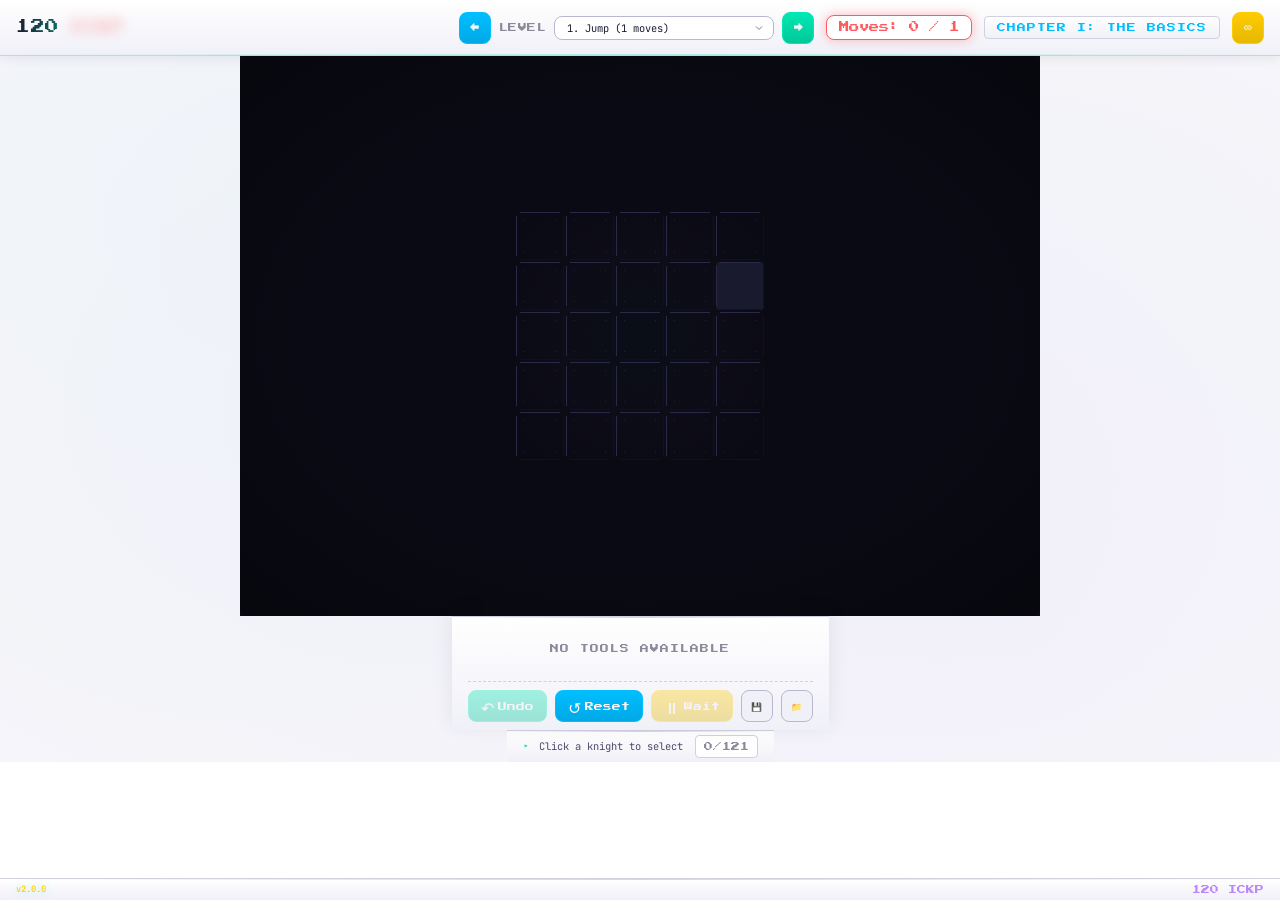
==== index.html @ 50b29e69 "First prototype: 120 ICKP visual overhaul complete" ====
<!DOCTYPE html>
<html lang="en">
<head>
    <meta charset="UTF-8">
    <meta name="viewport" content="width=device-width, initial-scale=1.0">
    <title>120 Increasingly Cursed Knight Puzzles</title>
    <link rel="stylesheet" href="styles.css">
    <link rel="preconnect" href="https://fonts.googleapis.com">
    <link rel="preconnect" href="https://fonts.gstatic.com" crossorigin>
    <link href="https://fonts.googleapis.com/css2?family=Press+Start+2P&family=JetBrains+Mono:wght@400;700&display=swap" rel="stylesheet">
</head>
<body>
    <div id="app">
        <header class="game-header">
            <h1>120 <span class="cursed">ICKP</span></h1>
            <div class="header-controls">
                <div class="level-nav">
                    <button id="prevLevelBtn" class="btn btn-sm btn-secondary" title="Previous Level">←</button>
                    <div class="level-selector">
                        <label for="levelSelect">Level</label>
                        <select id="levelSelect" aria-label="Select level"></select>
                    </div>
                    <button id="nextLevelBtn" class="btn btn-sm btn-primary" title="Next Level">→</button>
                </div>
                <div class="move-counter" id="moveCounter">Moves: 0 / 0</div>
                <div class="chapter-indicator" id="chapterIndicator">Chapter I: The Basics</div>
                <button id="devInfiniteMovesBtn" class="btn btn-sm btn-tertiary" title="Dev: Infinite Moves">∞</button>
            </div>
        </header>

        <main class="game-main">
            <div class="board-container" tabindex="0" aria-label="Game Board">
                <canvas id="gameCanvas" class="game-canvas"></canvas>
                <div class="board-overlay" id="boardOverlay"></div>
                <div class="board-grid-overlay"></div>
            </div>

            <!-- Inventory Bar Below Board -->
            <div class="inventory-bar" id="inventoryBar">
                <div class="inventory-tools" id="inventoryTools"></div>
                <div class="inventory-controls" id="inventoryControls">
                    <button id="undoBtn" class="btn btn-primary" disabled title="Undo (Z)">
                        <span class="btn-icon">↶</span> Undo
                    </button>
                    <button id="resetBtn" class="btn btn-secondary" title="Reset Level (R)">
                        <span class="btn-icon">↺</span> Reset
                    </button>
                    <button id="waitBtn" class="btn btn-tertiary" title="Wait / Pass Turn (Space)">
                        <span class="btn-icon">⏸</span> Wait
                    </button>
                    <button id="exportBtn" class="btn btn-sm" title="Export Save">💾</button>
                    <button id="importBtn" class="btn btn-sm" title="Import Save">📁</button>
                    <input type="file" id="importFile" accept=".json" style="display:none">
                </div>
            </div>

            <div class="status-bar">
                <span id="statusMessage" class="status-message">Click a knight, then click destination</span>
                <span id="progressStats" class="progress-stats">0/120</span>
            </div>
        </main>

        <!-- Modal for level complete -->
        <div id="levelCompleteModal" class="modal hidden">
            <div class="modal-content">
                <h2>Level Complete!</h2>
                <p id="completeMessage"></p>
                <div class="modal-actions">
                    <button id="modalNextLevelBtn" class="btn btn-primary">Next Level</button>
                    <button id="replayLevelBtn" class="btn btn-secondary">Replay</button>
                </div>
            </div>
        </div>

        <!-- Modal for import confirmation -->
        <div id="importModal" class="modal hidden">
            <div class="modal-content">
                <h2>Import Save Data</h2>
                <p>This will replace your current progress. Continue?</p>
                <div class="modal-actions">
                    <button id="confirmImportBtn" class="btn btn-danger">Yes, Import</button>
                    <button id="cancelImportBtn" class="btn btn-secondary">Cancel</button>
                </div>
            </div>
        </div>

        <script type="module" src="game.js"></script>
        <footer class="version-footer">
            <span class="version-number">v2.0.0</span>
            <span>120 ICKP</span>
        </footer>
    </div>
</body>
</html>
---- styles.css ----
/* ==========================================================================
   120 ICKP - Polished Pixel Art Aesthetic
   Modern, fluid, responsive design for mobile & desktop
   ========================================================================== */

/* ==========================================================================
   CSS Custom Properties - The Design System
   ========================================================================== */
:root {
  /* ---- Color Palette ---- */
  /* Dark theme (default) */
  --bg-deep: #0a0a14;
  --bg-base: #0f0f1e;
  --bg-surface: #16162a;
  --bg-surface-hover: #1d1d35;
  --bg-panel: #1a1a33;
  --bg-panel-hover: #222244;
  --bg-elevated: #202040;

  --fg-primary: #f0f0f8;
  --fg-secondary: #b8b8d0;
  --fg-muted: #787898;
  --fg-subtle: #505070;

  --accent-cyan: #00e8b4;
  --accent-cyan-dim: #00c898;
  --accent-cyan-glow: rgba(0, 232, 180, 0.4);
  --accent-amber: #ffcc00;
  --accent-amber-dim: #e6b800;
  --accent-amber-glow: rgba(255, 204, 0, 0.4);
  --accent-coral: #ff5a5f;
  --accent-coral-dim: #e64a4e;
  --accent-coral-glow: rgba(255, 90, 95, 0.4);
  --accent-sky: #00bfff;
  --accent-sky-dim: #00a8e6;
  --accent-sky-glow: rgba(0, 191, 255, 0.4);
  --accent-violet: #bb86fc;
  --accent-violet-dim: #a874e8;
  --accent-violet-glow: rgba(187, 134, 252, 0.4);

  /* Tile colors */
  --tile-normal: #1e1e3a;
  --tile-normal-highlight: #282850;
  --tile-cracked: #3d2a2a;
  --tile-cracked-lines: #2a1a1a;
  --brick-base: #8b3e1f;
  --brick-dark: #5d2814;
  --brick-highlight: #a85028;
  --brick-mortar: #3d2010;
  --metal-base: #5a6a7a;
  --metal-dark: #3d4a58;
  --metal-light: #7a8fa0;
  --metal-rivet: #2a3540;
  --metal-sheen: #8ab4c8;

  --coin-gold: #ffd43b;
  --coin-gold-dim: #e6bf35;
  --coin-glow: #fff0a0;
  --flag-gold: #ffd700;
  --flag-pole: #6b5535;

  --arrow-green: #00ff88;
  --arrow-green-dim: #00cc6a;
  --arrow-blue: #0099ff;
  --arrow-blue-dim: #007acc;
  --arrow-void: #8844ff;

  --portal-red: #ff3366;
  --portal-blue: #3399ff;
  --portal-green: #33ff99;
  --portal-yellow: #ffff33;
  --portal-purple: #cc33ff;
  --portal-orange: #ff9933;

  --knight-white: #ffffff;
  --knight-black: #0d0d1a;
  --knight-red: #ff4444;
  --knight-blue: #4488ff;
  --knight-green: #44ff88;
  --knight-yellow: #ffff44;
  --knight-outline: #000000;
  --knight-outline-white: #333344;

  --selection-cyan: #00e8b4;
  --valid-move: #00ff88;
  --invalid-move: #ff5a5f;
  --path-trace: rgba(0, 232, 180, 0.25);

  --tether-active: #ff66aa;
  --tether-broken: #555577;

  --border-subtle: #2a2a4a;
  --border-bright: #3a3a5a;
  --border-focus: #00e8b4;

  --shadow-soft: rgba(0, 0, 0, 0.3);
  --shadow-medium: rgba(0, 0, 0, 0.5);
  --shadow-strong: rgba(0, 0, 0, 0.7);
  --glow-cyan: 0 0 20px rgba(0, 232, 180, 0.3);
  --glow-amber: 0 0 20px rgba(255, 204, 0, 0.3);
  --glow-coral: 0 0 20px rgba(255, 90, 95, 0.3);

  /* ---- Typography ---- */
  --font-pixel: 'Press Start 2P', cursive;
  --font-mono: 'JetBrains Mono', monospace;
  --font-ui: var(--font-mono);

  --text-xs: 0.55rem;   /* 8.8px */
  --text-sm: 0.65rem;   /* 10.4px */
  --text-base: 0.75rem; /* 12px */
  --text-lg: 0.85rem;   /* 13.6px */
  --text-xl: 1rem;      /* 16px */
  --text-2xl: 1.25rem;  /* 20px */

  /* ---- Spacing ---- */
  --space-1: 4px;
  --space-2: 8px;
  --space-3: 12px;
  --space-4: 16px;
  --space-5: 20px;
  --space-6: 24px;
  --space-8: 32px;

  /* ---- Layout ---- */
  --header-height: 56px;
  --inventory-height: 84px;
  --status-height: 32px;
  --footer-height: 22px;
  --radius-sm: 4px;
  --radius-md: 8px;
  --radius-lg: 12px;
  --radius-full: 9999px;

  /* ---- Animation ---- */
  --transition-fast: 80ms ease;
  --transition-base: 150ms ease;
  --transition-slow: 250ms ease;
  --pulse-duration: 2000ms;

  /* ---- Easing curves ---- */
  --ease-out-cubic: cubic-bezier(0.33, 1, 0.68, 1);
  --ease-out-quart: cubic-bezier(0.25, 1, 0.5, 1);
  --ease-out-expo: cubic-bezier(0.19, 1, 0.22, 1);
  --ease-bounce: cubic-bezier(0.34, 1.56, 0.64, 1);
  --ease-spring: cubic-bezier(0.68, -0.55, 0.265, 1.55);

  /* ---- Visual Effects ---- */
  --vignette-strength: 0.35;
  --glow-intensity: 0.4;
  --focus-ring: 0 0 0 2px var(--accent-cyan-glow);
}

/* Light theme */
@media (prefers-color-scheme: light) {
  :root {
    --bg-deep: #f5f5fa;
    --bg-base: #ffffff;
    --bg-surface: #f0f0f8;
    --bg-surface-hover: #e8e8f0;
    --bg-panel: #ffffff;
    --bg-panel-hover: #f5f5fa;
    --bg-elevated: #fafafa;

    --fg-primary: #1a1a2e;
    --fg-secondary: #4a4a6a;
    --fg-muted: #8a8a9a;
    --fg-subtle: #a8a8b8;

    --tile-normal: #e0e0f0;
    --tile-normal-highlight: #d0d0e8;
    --tile-cracked: #e8d0d0;
    --tile-cracked-lines: #d0b0b0;
    --brick-base: #c86030;
    --brick-dark: #a04820;
    --brick-highlight: #e08050;
    --brick-mortar: #804020;
    --metal-base: #90a0b0;
    --metal-dark: #708090;
    --metal-light: #b0c0d0;
    --metal-rivet: #506070;
    --metal-sheen: #d0e0f0;

    --border-subtle: #d0d0e0;
    --border-bright: #b8b8d0;
    --shadow-soft: rgba(0, 0, 0, 0.08);
    --shadow-medium: rgba(0, 0, 0, 0.15);
    --shadow-strong: rgba(0, 0, 0, 0.25);
  }
}

/* Reduced motion */
@media (prefers-reduced-motion: reduce) {
  :root {
    --transition-fast: 0ms;
    --transition-base: 0ms;
    --transition-slow: 0ms;
    --pulse-duration: 0ms;
  }
  *, *::before, *::after {
    animation-duration: 0.01ms !important;
    animation-iteration-count: 1 !important;
    transition-duration: 0.01ms !important;
  }
}

/* ==========================================================================
   Base & Reset
   ========================================================================== */
*, *::before, *::after {
  box-sizing: border-box;
  margin: 0;
  padding: 0;
}

html {
  font-size: 16px;
  -webkit-text-size-adjust: 100%;
}

body {
  min-height: 100vh;
  min-height: 100dvh;
  font-family: var(--font-ui);
  font-size: var(--text-base);
  line-height: 1.5;
  background: var(--bg-base);
  color: var(--fg-primary);
  -webkit-font-smoothing: antialiased;
  -moz-osx-font-smoothing: grayscale;
  text-rendering: optimizeLegibility;
  overflow-x: hidden;
}

/* ==========================================================================
   Layout - App Shell
   ========================================================================== */
#app {
  display: grid;
  grid-template-rows: var(--header-height) 1fr var(--inventory-height) var(--status-height) var(--footer-height);
  grid-template-columns: 1fr;
  grid-template-areas:
    "header"
    "main"
    "inventory"
    "status"
    "footer";
  height: 100vh;
  height: 100dvh;
  max-width: 100%;
  width: 100%;
  gap: 0;
  contain: layout style;
}

/* ==========================================================================
   Header
   ========================================================================== */
.game-header {
  grid-area: header;
  display: flex;
  align-items: center;
  justify-content: space-between;
  padding: var(--space-2) var(--space-4);
  background: linear-gradient(180deg, var(--bg-panel) 0%, var(--bg-surface) 100%);
  border-bottom: 1px solid var(--border-subtle);
  box-shadow: 0 2px 12px var(--shadow-soft);
  flex-shrink: 0;
  position: relative;
  z-index: 10;
  animation: slideDown var(--transition-slow) var(--ease-out-cubic);
}

.game-header::after {
  content: '';
  position: absolute;
  bottom: 0;
  left: 0;
  right: 0;
  height: 1px;
  background: linear-gradient(90deg, transparent, var(--accent-cyan), transparent);
  opacity: 0.3;
}

.game-header h1 {
  font-family: var(--font-pixel);
  font-size: var(--text-lg);
  font-weight: 400;
  letter-spacing: 0.5px;
  color: var(--fg-primary);
  display: flex;
  align-items: center;
  gap: var(--space-2);
  background: linear-gradient(90deg, var(--fg-primary), var(--accent-cyan), var(--fg-primary));
  background-size: 200% 100%;
  -webkit-background-clip: text;
  -webkit-text-fill-color: transparent;
  background-clip: text;
  animation: titleShimmer 4s ease-in-out infinite;
}

.cursed {
  color: var(--accent-coral);
  text-shadow: 0 0 12px var(--accent-coral-glow);
  animation: cursedFlicker 4s ease-in-out infinite;
  position: relative;
}

.cursed::after {
  content: 'ICKP';
  position: absolute;
  left: 0;
  top: 0;
  color: var(--accent-amber);
  opacity: 0;
  animation: cursedGlitch 0.15s infinite;
  clip-path: polygon(0 0, 100% 0, 100% 30%, 0 30%);
}

@keyframes titleShimmer {
  0% { background-position: 200% 0; }
  100% { background-position: -200% 0; }
}

@keyframes cursedFlicker {
  0%, 92%, 100% { opacity: 1; filter: none; }
  93% { opacity: 0.6; filter: hue-rotate(20deg); }
  94% { opacity: 1; filter: none; }
  95% { opacity: 0.8; filter: hue-rotate(-15deg); }
  96% { opacity: 1; filter: none; }
}

@keyframes cursedGlitch {
  0% { opacity: 0; transform: translateX(0); clip-path: polygon(0 0, 100% 0, 100% 30%, 0 30%); }
  50% { opacity: 1; transform: translateX(-1px); clip-path: polygon(0 40%, 100% 40%, 100% 70%, 0 70%); }
  100% { opacity: 0; transform: translateX(1px); clip-path: polygon(0 60%, 100% 60%, 100% 90%, 0 90%); }
}

.header-controls {
  display: flex;
  align-items: center;
  gap: var(--space-3);
  flex-wrap: wrap;
}

.level-nav {
  display: flex;
  align-items: center;
  gap: var(--space-2);
}

.level-selector {
  display: flex;
  align-items: center;
  gap: var(--space-2);
  position: relative;
}

.level-selector::before {
  content: '';
  position: absolute;
  inset: -4px;
  border-radius: var(--radius-md);
  background: linear-gradient(135deg, var(--accent-cyan), var(--accent-violet));
  opacity: 0;
  transition: opacity var(--transition-fast);
  z-index: -1;
  filter: blur(8px);
}

.level-selector:focus-within::before {
  opacity: 0.15;
}

.level-selector label {
  font-family: var(--font-pixel);
  font-size: var(--text-xs);
  color: var(--fg-muted);
  text-transform: uppercase;
  letter-spacing: 0.5px;
  white-space: nowrap;
}

.level-selector select {
  font-family: var(--font-ui);
  font-size: var(--text-sm);
  padding: var(--space-1) var(--space-3);
  background: var(--bg-base);
  border: 1px solid var(--border-bright);
  border-radius: var(--radius-md);
  color: var(--fg-primary);
  cursor: pointer;
  min-width: 180px;
  max-width: 220px;
  transition: all var(--transition-fast) var(--ease-out-cubic);
  appearance: none;
  background-image: url("data:image/svg+xml,%3Csvg xmlns='http://www.w3.org/2000/svg' width='12' height='12' viewBox='0 0 24 24' fill='none' stroke='%23787898' stroke-width='2'%3E%3Cpath d='M6 9l6 6 6-6'/%3E%3C/svg%3E");
  background-repeat: no-repeat;
  background-position: right var(--space-2) center;
  padding-right: var(--space-5);
}

.level-selector select:hover {
  border-color: var(--border-focus);
  transform: translateY(-1px);
  box-shadow: 0 4px 12px var(--shadow-soft);
}

.level-selector select:focus {
  outline: none;
  border-color: var(--accent-cyan);
  box-shadow: 0 0 0 2px var(--accent-cyan-glow), 0 4px 12px var(--shadow-soft);
}

.btn {
  font-family: var(--font-pixel);
  font-size: var(--text-xs);
  padding: var(--space-1) var(--space-3);
  border: 1px solid var(--border-bright);
  border-radius: var(--radius-md);
  cursor: pointer;
  transition: all var(--transition-fast) var(--ease-out-cubic);
  display: inline-flex;
  align-items: center;
  justify-content: center;
  gap: var(--space-1);
  background: var(--bg-surface);
  color: var(--fg-primary);
  white-space: nowrap;
  min-height: 32px;
  position: relative;
  overflow: hidden;
}

.btn::before {
  content: '';
  position: absolute;
  inset: 0;
  background: linear-gradient(90deg, transparent, rgba(255,255,255,0.1), transparent);
  transform: translateX(-100%);
  transition: transform 0.4s ease;
}

.btn:hover:not(:disabled)::before {
  transform: translateX(100%);
}

.btn:disabled {
  opacity: 0.35;
  cursor: not-allowed;
}

.btn:not(:disabled):hover {
  border-color: var(--border-focus);
  transform: translateY(-2px);
  box-shadow: 0 8px 24px var(--shadow-soft);
}

.btn:not(:disabled):active {
  transform: translateY(0) scale(0.98);
  transition: transform 50ms;
}

.btn-primary {
  background: linear-gradient(180deg, var(--accent-cyan), var(--accent-cyan-dim));
  border-color: var(--accent-cyan);
  color: var(--bg-deep);
  font-weight: 500;
}

.btn-primary:hover:not(:disabled) {
  background: linear-gradient(180deg, var(--accent-cyan-dim), var(--accent-cyan));
  box-shadow: 0 8px 24px var(--accent-cyan-glow);
}

.btn-secondary {
  background: linear-gradient(180deg, var(--accent-sky), var(--accent-sky-dim));
  border-color: var(--accent-sky);
  color: var(--bg-deep);
  font-weight: 500;
}

.btn-secondary:hover:not(:disabled) {
  box-shadow: 0 8px 24px var(--accent-sky-glow);
}

.btn-tertiary {
  background: linear-gradient(180deg, var(--accent-amber), var(--accent-amber-dim));
  border-color: var(--accent-amber);
  color: var(--bg-deep);
  font-weight: 500;
}

.btn-tertiary:hover:not(:disabled) {
  box-shadow: 0 8px 24px var(--accent-amber-glow);
}

.btn-danger {
  background: linear-gradient(180deg, var(--accent-coral), var(--accent-coral-dim));
  border-color: var(--accent-coral);
  color: var(--fg-primary);
  font-weight: 500;
}

.btn-danger:hover:not(:disabled) {
  box-shadow: 0 8px 24px var(--accent-coral-glow);
}

.btn-sm {
  font-size: var(--text-xs);
  padding: var(--space-1) var(--space-2);
  min-width: 32px;
}

.btn-icon {
  font-size: 1rem;
  line-height: 1;
}

.move-counter {
  font-family: var(--font-pixel);
  font-size: var(--text-sm);
  color: var(--accent-amber);
  background: var(--bg-base);
  padding: var(--space-1) var(--space-3);
  border: 1px solid var(--border-bright);
  border-radius: var(--radius-md);
  min-width: 110px;
  text-align: center;
  transition: all var(--transition-base) var(--ease-out-cubic);
  position: relative;
  overflow: hidden;
  animation: slideDown var(--transition-slow) var(--ease-out-cubic);
}

.move-counter::before {
  content: '';
  position: absolute;
  inset: 0;
  background: linear-gradient(90deg, transparent, rgba(255,204,0,0.1), transparent);
  transform: translateX(-100%);
  transition: transform 0.6s ease;
}

.move-counter:hover::before {
  transform: translateX(100%);
}

.move-counter.warning {
  color: var(--accent-coral);
  border-color: var(--accent-coral);
  box-shadow: 0 0 12px var(--accent-coral-glow);
  animation: counterPulse var(--pulse-duration) ease-in-out infinite;
}

.move-counter.changed {
  animation: counterChange 0.3s var(--ease-out-cubic);
}

@keyframes counterChange {
  0% { transform: scale(1); }
  50% { transform: scale(1.1); color: var(--accent-cyan); }
  100% { transform: scale(1); }
}

@keyframes counterPulse {
  0%, 100% { box-shadow: 0 0 12px var(--accent-coral-glow); }
  50% { box-shadow: 0 0 24px var(--accent-coral-glow); }
}

.chapter-indicator {
  font-family: var(--font-pixel);
  font-size: var(--text-xs);
  color: var(--accent-sky);
  text-transform: uppercase;
  letter-spacing: 1px;
  white-space: nowrap;
  padding: var(--space-1) var(--space-3);
  background: linear-gradient(180deg, var(--bg-base) 0%, var(--bg-surface) 100%);
  border: 1px solid var(--border-subtle);
  border-radius: var(--radius-sm);
  transition: all var(--transition-fast);
  position: relative;
  overflow: hidden;
}

.chapter-indicator::before {
  content: '';
  position: absolute;
  inset: 0;
  background: linear-gradient(90deg, transparent, rgba(0,191,255,0.1), transparent);
  transform: translateX(-100%);
  transition: transform 0.6s ease;
  border-radius: var(--radius-sm);
}

.chapter-indicator:hover::before {
  transform: translateX(100%);
}

.chapter-indicator:hover {
  border-color: var(--accent-sky);
  box-shadow: 0 0 16px var(--accent-sky-glow);
  transform: translateY(-1px);
}

/* ==========================================================================
   Main Game Area
   ========================================================================== */
.game-main {
  grid-area: main;
  display: flex;
  flex-direction: column;
  align-items: center;
  justify-content: center;
  flex: 1;
  gap: 0;
  min-height: 0;
  overflow: hidden;
  background: radial-gradient(ellipse at center, var(--bg-surface) 0%, var(--bg-deep) 100%);
  position: relative;
}

.game-main::before {
  content: '';
  position: absolute;
  inset: 0;
  background-image:
    radial-gradient(circle at 20% 20%, rgba(0, 232, 180, 0.02) 0%, transparent 50%),
    radial-gradient(circle at 80% 80%, rgba(187, 134, 252, 0.02) 0%, transparent 50%);
  pointer-events: none;
}

.board-container {
  flex: 1;
  display: flex;
  flex-direction: column;
  align-items: center;
  justify-content: center;
  width: 100%;
  max-width: 100%;
  overflow: hidden;
  position: relative;
  padding: var(--space-3);
}

.board-container::before {
  content: '';
  position: absolute;
  inset: -2px;
  border-radius: var(--radius-lg);
  background: linear-gradient(135deg, var(--accent-cyan), var(--accent-violet), var(--accent-amber));
  opacity: 0;
  transition: opacity var(--transition-base) var(--ease-out-cubic);
  z-index: -1;
  filter: blur(12px);
}

.board-container:focus-within::before,
.board-container:hover::before {
  opacity: 0.2;
}

.board-container:focus-within .game-canvas,
.board-container:hover .game-canvas {
  box-shadow:
    0 0 0 1px var(--border-bright),
    0 12px 40px var(--shadow-strong),
    inset 0 0 80px var(--shadow-strong),
    0 0 30px var(--accent-cyan-glow);
}

.game-canvas {
  display: block;
  image-rendering: pixelated;
  image-rendering: crisp-edges;
  border-radius: var(--radius-md);
  box-shadow:
    0 0 0 1px var(--border-subtle),
    0 8px 32px var(--shadow-medium),
    inset 0 0 60px var(--shadow-strong);
  transition: all var(--transition-base) var(--ease-out-cubic);
}

.board-overlay {
  position: absolute;
  inset: 0;
  pointer-events: none;
  border-radius: var(--radius-md);
}

/* Subtle vignette overlay on canvas */
.board-container::after {
  content: '';
  position: absolute;
  inset: 0;
  border-radius: var(--radius-md);
  background: radial-gradient(ellipse at center, transparent 60%, rgba(0,0,0,var(--vignette-strength)) 100%);
  pointer-events: none;
  z-index: 1;
}

/* Subtle grid pattern for depth */
.board-grid-overlay {
  position: absolute;
  inset: 0;
  border-radius: var(--radius-md);
  background-image:
    linear-gradient(rgba(0, 232, 180, 0.015) 1px, transparent 1px),
    linear-gradient(90deg, rgba(0, 232, 180, 0.015) 1px, transparent 1px);
  background-size: 48px 48px;
  pointer-events: none;
  z-index: 0;
  opacity: 0;
  transition: opacity var(--transition-base);
}

.board-container:focus-within .board-grid-overlay,
.board-container:hover .board-grid-overlay {
  opacity: 1;
}

/* Canvas centering - ensure it's centered in the flex container */
.board-container {
  min-width: 0;
  min-height: 0;
}

/* ==========================================================================
   Inventory Bar
   ========================================================================== */
.inventory-bar {
  grid-area: inventory;
  display: flex;
  flex-direction: column;
  background: linear-gradient(180deg, var(--bg-panel) 0%, var(--bg-surface) 100%);
  border-top: 1px solid var(--border-subtle);
  padding: var(--space-2) var(--space-4);
  gap: var(--space-2);
  flex-shrink: 0;
  box-shadow: 0 -4px 20px var(--shadow-soft);
  position: relative;
  z-index: 5;
  animation: slideUp var(--transition-slow) var(--ease-out-cubic);
}

.inventory-bar::before {
  content: '';
  position: absolute;
  top: 0;
  left: 0;
  right: 0;
  height: 1px;
  background: linear-gradient(90deg, transparent, var(--accent-cyan), transparent);
  opacity: 0.4;
}

.inventory-tools {
  display: flex;
  align-items: center;
  gap: var(--space-2);
  flex-wrap: wrap;
  min-height: 48px;
  justify-content: center;
}

.inventory-controls {
  display: flex;
  align-items: center;
  gap: var(--space-2);
  flex-wrap: wrap;
  padding-top: var(--space-2);
  border-top: 1px dashed var(--border-subtle);
  width: 100%;
  justify-content: center;
}

/* Tool Slots */
.tool-slot {
  display: flex;
  flex-direction: column;
  align-items: center;
  justify-content: center;
  width: 56px;
  height: 56px;
  background: var(--bg-base);
  border: 2px solid var(--border-subtle);
  border-radius: var(--radius-md);
  cursor: pointer;
  transition: all var(--transition-fast) var(--ease-out-cubic);
  position: relative;
  user-select: none;
  contain: layout style paint;
  animation: slideUp var(--transition-base) var(--ease-out-cubic) backwards;
}

.tool-slot:nth-child(1) { animation-delay: 0ms; }
.tool-slot:nth-child(2) { animation-delay: 40ms; }
.tool-slot:nth-child(3) { animation-delay: 80ms; }
.tool-slot:nth-child(4) { animation-delay: 120ms; }
.tool-slot:nth-child(5) { animation-delay: 160ms; }
.tool-slot:nth-child(6) { animation-delay: 200ms; }
.tool-slot:nth-child(7) { animation-delay: 240ms; }
.tool-slot:nth-child(8) { animation-delay: 280ms; }

.tool-slot:hover {
  border-color: var(--border-focus);
  transform: scale(1.1);
  z-index: 2;
  box-shadow: 0 12px 32px var(--shadow-medium);
}

.tool-slot:active:not(.selected) {
  transform: scale(0.95);
}

.tool-slot.selected {
  border-color: var(--accent-cyan);
  box-shadow:
    0 0 0 2px var(--bg-panel),
    0 0 20px var(--accent-cyan-glow),
    0 0 40px var(--accent-violet-glow),
    inset 0 0 20px rgba(0, 232, 180, 0.1);
  background: var(--bg-surface-hover);
  transform: scale(1.05);
  animation: glowPulse 2s ease-in-out infinite;
}

.tool-slot.empty {
  display: none;
}

.tool-icon {
  font-size: 1.6rem;
  line-height: 1;
  pointer-events: none;
  filter: drop-shadow(0 2px 4px var(--shadow-strong));
  transition: transform var(--transition-fast) var(--ease-out-cubic);
}

.tool-slot:hover .tool-icon {
  transform: scale(1.2);
}

.tool-slot.selected .tool-icon {
  animation: float 1.5s ease-in-out infinite;
}

.tool-count {
  font-family: var(--font-pixel);
  font-size: var(--text-xs);
  color: var(--accent-amber);
  position: absolute;
  bottom: 2px;
  right: 4px;
  background: var(--bg-deep);
  padding: 0 5px;
  border-radius: var(--radius-sm);
  border: 1px solid var(--border-bright);
  box-shadow: 0 2px 8px var(--shadow-medium);
  min-width: 18px;
  text-align: center;
  animation: pulse var(--pulse-duration) ease-in-out infinite;
}

.tool-label {
  font-family: var(--font-pixel);
  font-size: 0.45rem;
  color: var(--fg-subtle);
  text-align: center;
  margin-top: 2px;
  pointer-events: none;
  white-space: nowrap;
  max-width: 50px;
  overflow: hidden;
  text-overflow: ellipsis;
}

.inventory-empty {
  display: flex;
  align-items: center;
  justify-content: center;
  width: 100%;
  padding: var(--space-3);
  color: var(--fg-muted);
  font-family: var(--font-pixel);
  font-size: var(--text-xs);
  text-transform: uppercase;
  letter-spacing: 1px;
}

/* Tool type specific colors */
.tool-slot[data-tool="hammer"] .tool-icon { color: #ffcc00; }
.tool-slot[data-tool="arrow_up"] .tool-icon,
.tool-slot[data-tool="arrow_right"] .tool-icon,
.tool-slot[data-tool="arrow_down"] .tool-icon,
.tool-slot[data-tool="arrow_left"] .tool-icon { color: #00ff88; }
.tool-slot[data-tool="boot"] .tool-icon { color: #00bfff; }
.tool-slot[data-tool="portalGun"] .tool-icon { color: #cc33ff; }

.tool-slot.selected[data-tool="hammer"] {
  box-shadow:
    0 0 0 2px var(--bg-panel),
    0 0 20px rgba(255, 204, 0, 0.4),
    0 0 40px var(--accent-violet-glow),
    inset 0 0 20px rgba(255, 204, 0, 0.1);
}
.tool-slot.selected[data-tool="arrow_up"],
.tool-slot.selected[data-tool="arrow_right"],
.tool-slot.selected[data-tool="arrow_down"],
.tool-slot.selected[data-tool="arrow_left"] {
  box-shadow:
    0 0 0 2px var(--bg-panel),
    0 0 20px rgba(0, 255, 136, 0.4),
    0 0 40px var(--accent-violet-glow),
    inset 0 0 20px rgba(0, 255, 136, 0.1);
}
.tool-slot.selected[data-tool="boot"] {
  box-shadow:
    0 0 0 2px var(--bg-panel),
    0 0 20px rgba(0, 191, 255, 0.4),
    0 0 40px var(--accent-violet-glow),
    inset 0 0 20px rgba(0, 191, 255, 0.1);
}
.tool-slot.selected[data-tool="portalGun"] {
  box-shadow:
    0 0 0 2px var(--bg-panel),
    0 0 20px rgba(204, 51, 255, 0.4),
    0 0 40px var(--accent-violet-glow),
    inset 0 0 20px rgba(204, 51, 255, 0.1);
}

/* Tool slot hover color-specific glow */
.tool-slot[data-tool="hammer"]:hover:not(.selected) {
  box-shadow: 0 12px 32px var(--shadow-medium), 0 0 20px rgba(255, 204, 0, 0.2);
}
.tool-slot[data-tool="arrow_up"]:hover:not(.selected),
.tool-slot[data-tool="arrow_right"]:hover:not(.selected),
.tool-slot[data-tool="arrow_down"]:hover:not(.selected),
.tool-slot[data-tool="arrow_left"]:hover:not(.selected) {
  box-shadow: 0 12px 32px var(--shadow-medium), 0 0 20px rgba(0, 255, 136, 0.2);
}
.tool-slot[data-tool="boot"]:hover:not(.selected) {
  box-shadow: 0 12px 32px var(--shadow-medium), 0 0 20px rgba(0, 191, 255, 0.2);
}
.tool-slot[data-tool="portalGun"]:hover:not(.selected) {
  box-shadow: 0 12px 32px var(--shadow-medium), 0 0 20px rgba(204, 51, 255, 0.2);
}

/* ==========================================================================
   Status Bar
   ========================================================================== */
.status-bar {
  grid-area: status;
  display: flex;
  align-items: center;
  justify-content: space-between;
  padding: 0 var(--space-4);
  background: linear-gradient(180deg, var(--bg-panel) 0%, var(--bg-surface) 100%);
  border-top: 1px solid var(--border-subtle);
  height: var(--status-height);
  flex-shrink: 0;
  font-size: var(--text-sm);
  position: relative;
}

.status-bar::before {
  content: '';
  position: absolute;
  top: 0;
  left: 0;
  right: 0;
  height: 1px;
  background: linear-gradient(90deg, transparent, var(--accent-cyan), transparent);
  opacity: 0.4;
}

.status-message {
  color: var(--fg-secondary);
  white-space: nowrap;
  overflow: hidden;
  text-overflow: ellipsis;
  flex: 1;
  font-size: var(--text-sm);
  padding-right: var(--space-3);
  transition: color var(--transition-fast);
}

.status-message:not(:empty)::before {
  content: '▸ ';
  color: var(--accent-cyan);
  margin-right: var(--space-1);
}

.progress-stats {
  color: var(--fg-muted);
  font-family: var(--font-pixel);
  font-size: var(--text-xs);
  white-space: nowrap;
  background: var(--bg-base);
  padding: var(--space-1) var(--space-2);
  border-radius: var(--radius-sm);
  border: 1px solid var(--border-subtle);
  transition: all var(--transition-fast);
}

.progress-stats:hover {
  color: var(--accent-amber);
  border-color: var(--accent-amber);
  box-shadow: 0 0 12px var(--accent-amber-glow);
}

/* ==========================================================================
   Modals
   ========================================================================== */
.modal {
  position: fixed;
  inset: 0;
  background: rgba(0, 0, 0, 0.88);
  display: flex;
  align-items: center;
  justify-content: center;
  z-index: 1000;
  backdrop-filter: blur(8px);
  animation: modalBgIn 0.2s ease;
}

@keyframes modalBgIn {
  from { opacity: 0; }
  to { opacity: 1; }
}

.modal.hidden {
  display: none;
}

.modal-content {
  background: var(--bg-panel);
  border: 2px solid var(--border-bright);
  border-radius: var(--radius-lg);
  padding: var(--space-6) var(--space-8);
  max-width: 420px;
  width: 90%;
  text-align: center;
  box-shadow:
    0 20px 60px var(--shadow-strong),
    0 0 0 1px var(--border-subtle),
    0 0 40px var(--accent-cyan-glow);
  animation: modalIn 0.5s var(--ease-spring);
  position: relative;
  overflow: hidden;
}

.modal-content::before {
  content: '';
  position: absolute;
  top: 0;
  left: 0;
  right: 0;
  height: 3px;
  background: linear-gradient(90deg, var(--accent-cyan), var(--accent-violet), var(--accent-amber));
  animation: shimmer 2s linear infinite;
  background-size: 200% 100%;
}

@keyframes modalIn {
  0% {
    opacity: 0;
    transform: scale(0.85) translateY(-30px);
  }
  50% {
    opacity: 1;
    transform: scale(1.03) translateY(5px);
  }
  70% {
    transform: scale(0.99) translateY(-2px);
  }
  100% {
    opacity: 1;
    transform: scale(1) translateY(0);
  }
}

.modal-content h2 {
  font-family: var(--font-pixel);
  font-size: var(--text-lg);
  color: var(--accent-cyan);
  margin-bottom: var(--space-3);
  letter-spacing: 0.5px;
  animation: slideDown var(--transition-slow) var(--ease-out-cubic);
}

.modal-content p {
  color: var(--fg-secondary);
  margin-bottom: var(--space-5);
  line-height: 1.7;
  font-size: var(--text-base);
  animation: slideUp var(--transition-slow) var(--ease-out-cubic) 0.1s backwards;
}

.modal-actions {
  display: flex;
  gap: var(--space-3);
  justify-content: center;
  flex-wrap: wrap;
  animation: slideUp var(--transition-slow) var(--ease-out-cubic) 0.2s backwards;
}

/* ==========================================================================
   Footer / Version
   ========================================================================== */
.version-footer {
  grid-area: footer;
  display: flex;
  align-items: center;
  justify-content: space-between;
  padding: 0 var(--space-4);
  background: linear-gradient(180deg, var(--bg-panel) 0%, var(--bg-surface) 100%);
  border-top: 1px solid var(--border-subtle);
  font-family: var(--font-pixel);
  font-size: var(--text-xs);
  color: var(--fg-subtle);
  flex-shrink: 0;
  height: var(--footer-height);
  position: relative;
}

.version-footer::before {
  content: '';
  position: absolute;
  top: 0;
  left: 0;
  right: 0;
  height: 1px;
  background: linear-gradient(90deg, transparent, var(--accent-cyan), transparent);
  opacity: 0.4;
}

.version-footer span:first-child {
  color: var(--accent-amber);
  font-weight: 500;
  animation: pulse var(--pulse-duration) ease-in-out infinite;
}

.version-footer span:last-child {
  color: var(--accent-violet);
}

/* Version number highlight */
.version-footer .version-number {
  font-family: var(--font-mono);
  font-weight: 700;
  color: var(--accent-cyan);
  text-shadow: 0 0 8px var(--accent-cyan-glow);
}

/* ==========================================================================
   Responsive Breakpoints
   ========================================================================== */
@media (max-width: 768px) {
  :root {
    --header-height: 52px;
    --inventory-height: 76px;
    --text-lg: 0.9rem;
    --text-base: 0.7rem;
    --text-sm: 0.6rem;
    --text-xs: 0.5rem;
  }

  .game-header {
    flex-wrap: wrap;
    gap: var(--space-2);
    padding: var(--space-2) var(--space-3);
    height: auto;
    min-height: var(--header-height);
  }

  .game-header h1 {
    order: -1;
    width: 100%;
    justify-content: center;
    margin-bottom: var(--space-1);
  }

  .header-controls {
    width: 100%;
    justify-content: center;
    gap: var(--space-2);
  }

  .level-selector select {
    min-width: 140px;
    max-width: 180px;
  }

  .chapter-indicator {
    order: 3;
    width: 100%;
    text-align: center;
  }

  .inventory-bar {
    padding: var(--space-2) var(--space-3);
  }

  .tool-slot {
    width: 48px;
    height: 48px;
  }

  .tool-icon {
    font-size: 1.3rem;
  }

  .tool-label {
    font-size: 0.4rem;
  }

  .btn {
    padding: var(--space-1) var(--space-2);
    font-size: var(--text-xs);
  }

  .status-bar {
    padding: 0 var(--space-3);
    font-size: var(--text-xs);
  }

  .modal-content {
    padding: var(--space-4) var(--space-5);
    margin: var(--space-3);
  }

  .version-footer {
    font-size: 0.4rem;
    flex-wrap: wrap;
    gap: var(--space-1);
    height: auto;
    padding: var(--space-1) var(--space-3);
  }
}

@media (max-width: 480px) {
  .level-selector label {
    display: none;
  }

  .move-counter {
    min-width: auto;
    padding: var(--space-1) var(--space-2);
  }

  .inventory-tools {
    gap: var(--space-1);
  }

  .tool-slot {
    width: 44px;
    height: 44px;
  }

  .inventory-controls {
    gap: var(--space-1);
  }
}

@media (min-width: 1024px) {
  .board-container {
    max-width: 800px;
  }
}

/* ==========================================================================
   Keyframe Animations
   ========================================================================== */
@keyframes fadeIn {
  from { opacity: 0; }
  to { opacity: 1; }
}

@keyframes slideUp {
  from { opacity: 0; transform: translateY(10px); }
  to { opacity: 1; transform: translateY(0); }
}

@keyframes slideDown {
  from { opacity: 0; transform: translateY(-10px); }
  to { opacity: 1; transform: translateY(0); }
}

@keyframes scaleIn {
  from { opacity: 0; transform: scale(0.9); }
  to { opacity: 1; transform: scale(1); }
}

@keyframes pulse {
  0%, 100% { transform: scale(1); }
  50% { transform: scale(1.05); }
}

@keyframes shimmer {
  0% { background-position: -200% 0; }
  100% { background-position: 200% 0; }
}

@keyframes float {
  0%, 100% { transform: translateY(0); }
  50% { transform: translateY(-4px); }
}

@keyframes glowPulse {
  0%, 100% { box-shadow: 0 0 12px var(--accent-cyan-glow); }
  50% { box-shadow: 0 0 24px var(--accent-cyan-glow), 0 0 36px var(--accent-violet-glow); }
}

@keyframes rainbowShift {
  0% { filter: hue-rotate(0deg); }
  100% { filter: hue-rotate(360deg); }
}

/* ==========================================================================
   Utility Classes
   ========================================================================== */
.hidden {
  display: none !important;
}

.animate-fade-in {
  animation: fadeIn var(--transition-base) var(--ease-out-cubic);
}

.animate-slide-up {
  animation: slideUp var(--transition-base) var(--ease-out-cubic);
}

.animate-scale-in {
  animation: scaleIn var(--transition-fast) var(--ease-bounce);
}

.animate-pulse {
  animation: pulse var(--pulse-duration) ease-in-out infinite;
}

.animate-glow {
  animation: glowPulse 2s ease-in-out infinite;
}

.sr-only {
  position: absolute;
  width: 1px;
  height: 1px;
  padding: 0;
  margin: -1px;
  overflow: hidden;
  clip: rect(0, 0, 0, 0);
  white-space: nowrap;
  border: 0;
}

/* Focus visible for accessibility */
:focus-visible {
  outline: 2px solid var(--accent-cyan);
  outline-offset: 2px;
}

/* Selection */
::selection {
  background: var(--accent-cyan);
  color: var(--bg-deep);
}

/* Key Hint Toast */
.key-hint {
  position: fixed;
  bottom: 100px;
  left: 50%;
  transform: translateX(-50%) translateY(20px);
  background: var(--bg-panel);
  border: 1px solid var(--border-bright);
  border-radius: var(--radius-md);
  padding: var(--space-2) var(--space-4);
  display: flex;
  align-items: center;
  gap: var(--space-2);
  font-family: var(--font-ui);
  font-size: var(--text-sm);
  color: var(--fg-secondary);
  box-shadow: 0 8px 32px var(--shadow-strong);
  opacity: 0;
  transition: all var(--transition-base) var(--ease-out-cubic);
  z-index: 1000;
  pointer-events: none;
}

.key-hint.show {
  opacity: 1;
  transform: translateX(-50%) translateY(0);
  animation: keyHintPulse 2s ease-in-out infinite;
}

@keyframes keyHintPulse {
  0%, 100% { box-shadow: 0 8px 32px var(--shadow-strong), 0 0 0 1px var(--border-bright); }
  50% { box-shadow: 0 8px 32px var(--shadow-strong), 0 0 16px var(--accent-cyan-glow); }
}

.key-hint kbd {
  background: var(--bg-base);
  border: 1px solid var(--border-bright);
  border-radius: var(--radius-sm);
  padding: 0 var(--space-2);
  font-family: var(--font-mono);
  font-size: var(--text-xs);
  color: var(--accent-cyan);
  box-shadow: 0 2px 4px var(--shadow-medium);
}

.key-hint span {
  color: var(--fg-primary);
}

/* Scrollbar */
::-webkit-scrollbar {
  width: 8px;
  height: 8px;
}

::-webkit-scrollbar-track {
  background: var(--bg-base);
}

::-webkit-scrollbar-thumb {
  background: var(--border-bright);
  border-radius: var(--radius-full);
}

::-webkit-scrollbar-thumb:hover {
  background: var(--accent-cyan);
}
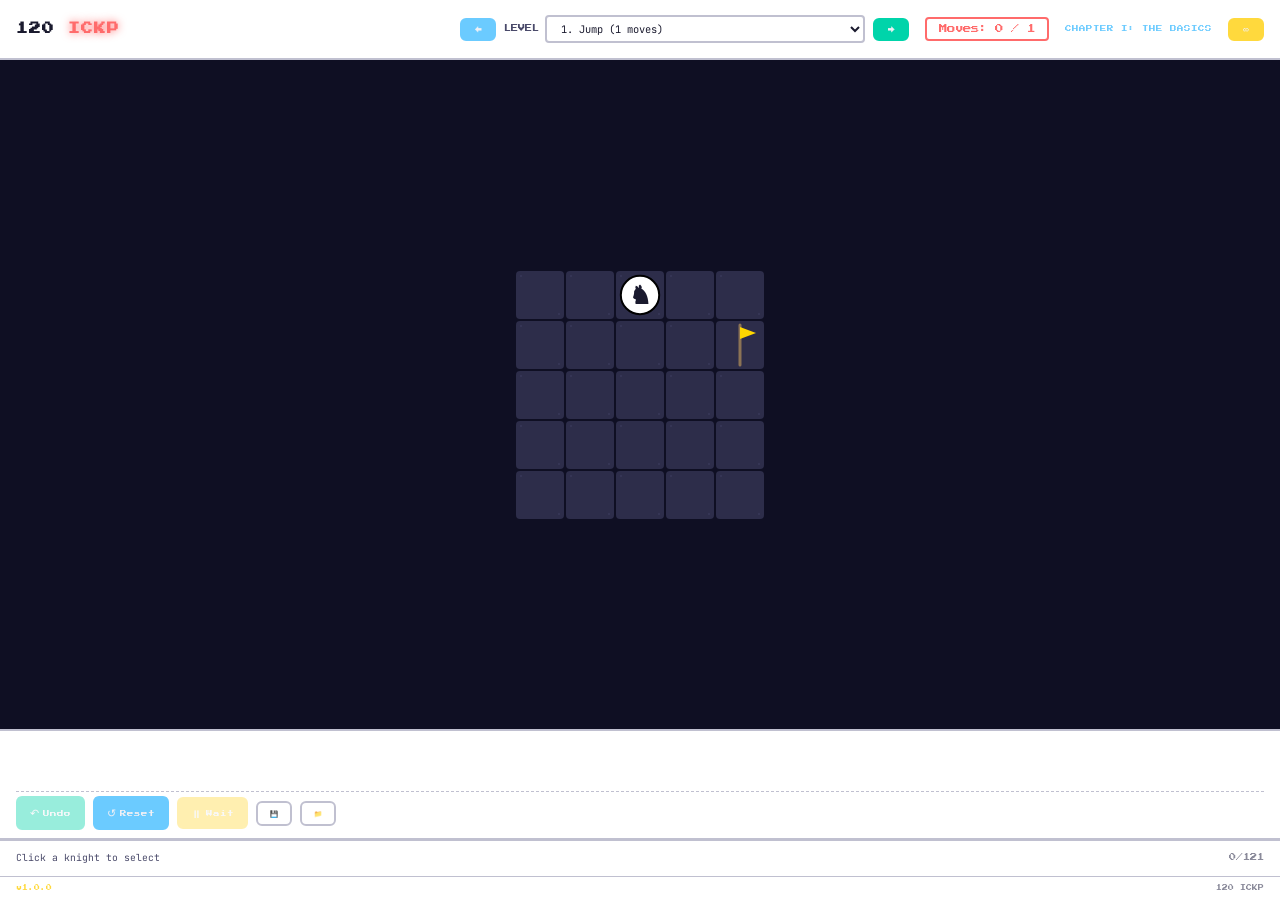
==== commit 578a2734: "First prototype: original backup version" ====
--- a/index.html
+++ b/index.html
@@ -29,10 +29,9 @@
         </header>
 
         <main class="game-main">
-            <div class="board-container" tabindex="0" aria-label="Game Board">
+            <div class="board-container">
                 <canvas id="gameCanvas" class="game-canvas"></canvas>
                 <div class="board-overlay" id="boardOverlay"></div>
-                <div class="board-grid-overlay"></div>
             </div>
 
             <!-- Inventory Bar Below Board -->
@@ -86,7 +85,7 @@
 
         <script type="module" src="game.js"></script>
         <footer class="version-footer">
-            <span class="version-number">v2.0.0</span>
+            <span>v1.0.0</span>
             <span>120 ICKP</span>
         </footer>
     </div>
--- a/styles.css
+++ b/styles.css
@@ -1,1437 +1,651 @@
 /* ==========================================================================
-   120 ICKP - Polished Pixel Art Aesthetic
-   Modern, fluid, responsive design for mobile & desktop
+   120 ICKP - Clean Minimalist Pixel Art Styles (Compact Layout)
    ========================================================================== */
 
-/* ==========================================================================
-   CSS Custom Properties - The Design System
-   ========================================================================== */
 :root {
-  /* ---- Color Palette ---- */
-  /* Dark theme (default) */
-  --bg-deep: #0a0a14;
-  --bg-base: #0f0f1e;
-  --bg-surface: #16162a;
-  --bg-surface-hover: #1d1d35;
-  --bg-panel: #1a1a33;
-  --bg-panel-hover: #222244;
-  --bg-elevated: #202040;
-
-  --fg-primary: #f0f0f8;
-  --fg-secondary: #b8b8d0;
-  --fg-muted: #787898;
-  --fg-subtle: #505070;
-
-  --accent-cyan: #00e8b4;
-  --accent-cyan-dim: #00c898;
-  --accent-cyan-glow: rgba(0, 232, 180, 0.4);
-  --accent-amber: #ffcc00;
-  --accent-amber-dim: #e6b800;
-  --accent-amber-glow: rgba(255, 204, 0, 0.4);
-  --accent-coral: #ff5a5f;
-  --accent-coral-dim: #e64a4e;
-  --accent-coral-glow: rgba(255, 90, 95, 0.4);
-  --accent-sky: #00bfff;
-  --accent-sky-dim: #00a8e6;
-  --accent-sky-glow: rgba(0, 191, 255, 0.4);
-  --accent-violet: #bb86fc;
-  --accent-violet-dim: #a874e8;
-  --accent-violet-glow: rgba(187, 134, 252, 0.4);
-
-  /* Tile colors */
-  --tile-normal: #1e1e3a;
-  --tile-normal-highlight: #282850;
-  --tile-cracked: #3d2a2a;
-  --tile-cracked-lines: #2a1a1a;
-  --brick-base: #8b3e1f;
-  --brick-dark: #5d2814;
-  --brick-highlight: #a85028;
-  --brick-mortar: #3d2010;
-  --metal-base: #5a6a7a;
-  --metal-dark: #3d4a58;
-  --metal-light: #7a8fa0;
-  --metal-rivet: #2a3540;
-  --metal-sheen: #8ab4c8;
-
-  --coin-gold: #ffd43b;
-  --coin-gold-dim: #e6bf35;
-  --coin-glow: #fff0a0;
-  --flag-gold: #ffd700;
-  --flag-pole: #6b5535;
-
-  --arrow-green: #00ff88;
-  --arrow-green-dim: #00cc6a;
-  --arrow-blue: #0099ff;
-  --arrow-blue-dim: #007acc;
-  --arrow-void: #8844ff;
-
-  --portal-red: #ff3366;
-  --portal-blue: #3399ff;
-  --portal-green: #33ff99;
-  --portal-yellow: #ffff33;
-  --portal-purple: #cc33ff;
-  --portal-orange: #ff9933;
-
-  --knight-white: #ffffff;
-  --knight-black: #0d0d1a;
-  --knight-red: #ff4444;
-  --knight-blue: #4488ff;
-  --knight-green: #44ff88;
-  --knight-yellow: #ffff44;
-  --knight-outline: #000000;
-  --knight-outline-white: #333344;
-
-  --selection-cyan: #00e8b4;
-  --valid-move: #00ff88;
-  --invalid-move: #ff5a5f;
-  --path-trace: rgba(0, 232, 180, 0.25);
-
-  --tether-active: #ff66aa;
-  --tether-broken: #555577;
-
-  --border-subtle: #2a2a4a;
-  --border-bright: #3a3a5a;
-  --border-focus: #00e8b4;
-
-  --shadow-soft: rgba(0, 0, 0, 0.3);
-  --shadow-medium: rgba(0, 0, 0, 0.5);
-  --shadow-strong: rgba(0, 0, 0, 0.7);
-  --glow-cyan: 0 0 20px rgba(0, 232, 180, 0.3);
-  --glow-amber: 0 0 20px rgba(255, 204, 0, 0.3);
-  --glow-coral: 0 0 20px rgba(255, 90, 95, 0.3);
-
-  /* ---- Typography ---- */
-  --font-pixel: 'Press Start 2P', cursive;
-  --font-mono: 'JetBrains Mono', monospace;
-  --font-ui: var(--font-mono);
-
-  --text-xs: 0.55rem;   /* 8.8px */
-  --text-sm: 0.65rem;   /* 10.4px */
-  --text-base: 0.75rem; /* 12px */
-  --text-lg: 0.85rem;   /* 13.6px */
-  --text-xl: 1rem;      /* 16px */
-  --text-2xl: 1.25rem;  /* 20px */
-
-  /* ---- Spacing ---- */
-  --space-1: 4px;
-  --space-2: 8px;
-  --space-3: 12px;
-  --space-4: 16px;
-  --space-5: 20px;
-  --space-6: 24px;
-  --space-8: 32px;
-
-  /* ---- Layout ---- */
-  --header-height: 56px;
-  --inventory-height: 84px;
-  --status-height: 32px;
-  --footer-height: 22px;
-  --radius-sm: 4px;
-  --radius-md: 8px;
-  --radius-lg: 12px;
-  --radius-full: 9999px;
-
-  /* ---- Animation ---- */
-  --transition-fast: 80ms ease;
-  --transition-base: 150ms ease;
-  --transition-slow: 250ms ease;
-  --pulse-duration: 2000ms;
-
-  /* ---- Easing curves ---- */
-  --ease-out-cubic: cubic-bezier(0.33, 1, 0.68, 1);
-  --ease-out-quart: cubic-bezier(0.25, 1, 0.5, 1);
-  --ease-out-expo: cubic-bezier(0.19, 1, 0.22, 1);
-  --ease-bounce: cubic-bezier(0.34, 1.56, 0.64, 1);
-  --ease-spring: cubic-bezier(0.68, -0.55, 0.265, 1.55);
-
-  /* ---- Visual Effects ---- */
-  --vignette-strength: 0.35;
-  --glow-intensity: 0.4;
-  --focus-ring: 0 0 0 2px var(--accent-cyan-glow);
-}
-
-/* Light theme */
+    /* Color Palette - Clean Minimalist */
+    --bg-primary: #1a1a2e;
+    --bg-secondary: #16213e;
+    --bg-tertiary: #0f0f23;
+    --bg-panel: #1e1e3f;
+    --bg-panel-hover: #2a2a4a;
+
+    --fg-primary: #e8e8f0;
+    --fg-secondary: #a0a0c0;
+    --fg-muted: #606080;
+
+    --accent-primary: #00d4aa;
+    --accent-secondary: #ff6b6b;
+    --accent-tertiary: #ffd93d;
+    --accent-quaternary: #6bcbff;
+
+    --knight-white: #ffffff;
+    --knight-black: #1a1a2e;
+    --knight-red: #ff4444;
+    --knight-blue: #4488ff;
+    --knight-green: #44ff88;
+    --knight-yellow: #ffff44;
+
+    --tile-normal: #2d2d4a;
+    --tile-hover: #3d3d5a;
+    --tile-cracked: #4a3a3a;
+    --tile-cracked-hover: #5a4a4a;
+    --brick: #8b4513;
+    --brick-dark: #6b3510;
+    --metal: #708090;
+    --metal-dark: #4a5568;
+    --flag: #ffd700;
+    --flag-pole: #8b7355;
+
+    --arrow-green: #00ff88;
+    --arrow-green-dim: #00cc6a;
+    --arrow-blue: #0088ff;
+    --arrow-blue-dim: #006acc;
+    --arrow-red: #ff4444;
+
+    --portal-red: #ff3366;
+    --portal-blue: #3399ff;
+    --portal-green: #33ff99;
+    --portal-yellow: #ffff33;
+    --portal-purple: #cc33ff;
+    --portal-orange: #ff9933;
+
+    --button-primary: #00d4aa;
+    --button-primary-hover: #00e8bb;
+    --button-secondary: #6bcbff;
+    --button-secondary-hover: #80d4ff;
+    --button-tertiary: #ffd93d;
+    --button-tertiary-hover: #ffe066;
+    --button-danger: #ff6b6b;
+    --button-danger-hover: #ff8080;
+
+    --border-color: #3a3a5a;
+    --border-bright: #4a4a6a;
+    --shadow-color: rgba(0, 0, 0, 0.5);
+
+    --font-pixel: 'Press Start 2P', cursive;
+    --font-mono: 'JetBrains Mono', monospace;
+
+    --tile-size: 48px;
+    --tile-gap: 2px;
+    --header-height: 60px;
+    --inventory-height: 80px;
+    --status-height: 36px;
+}
+
+/* Dark theme adjustments */
 @media (prefers-color-scheme: light) {
-  :root {
-    --bg-deep: #f5f5fa;
-    --bg-base: #ffffff;
-    --bg-surface: #f0f0f8;
-    --bg-surface-hover: #e8e8f0;
-    --bg-panel: #ffffff;
-    --bg-panel-hover: #f5f5fa;
-    --bg-elevated: #fafafa;
-
-    --fg-primary: #1a1a2e;
-    --fg-secondary: #4a4a6a;
-    --fg-muted: #8a8a9a;
-    --fg-subtle: #a8a8b8;
-
-    --tile-normal: #e0e0f0;
-    --tile-normal-highlight: #d0d0e8;
-    --tile-cracked: #e8d0d0;
-    --tile-cracked-lines: #d0b0b0;
-    --brick-base: #c86030;
-    --brick-dark: #a04820;
-    --brick-highlight: #e08050;
-    --brick-mortar: #804020;
-    --metal-base: #90a0b0;
-    --metal-dark: #708090;
-    --metal-light: #b0c0d0;
-    --metal-rivet: #506070;
-    --metal-sheen: #d0e0f0;
-
-    --border-subtle: #d0d0e0;
-    --border-bright: #b8b8d0;
-    --shadow-soft: rgba(0, 0, 0, 0.08);
-    --shadow-medium: rgba(0, 0, 0, 0.15);
-    --shadow-strong: rgba(0, 0, 0, 0.25);
-  }
-}
-
-/* Reduced motion */
-@media (prefers-reduced-motion: reduce) {
-  :root {
-    --transition-fast: 0ms;
-    --transition-base: 0ms;
-    --transition-slow: 0ms;
-    --pulse-duration: 0ms;
-  }
-  *, *::before, *::after {
-    animation-duration: 0.01ms !important;
-    animation-iteration-count: 1 !important;
-    transition-duration: 0.01ms !important;
-  }
+    :root {
+        --bg-primary: #f0f0f5;
+        --bg-secondary: #e0e0ea;
+        --bg-tertiary: #ffffff;
+        --bg-panel: #ffffff;
+        --bg-panel-hover: #f5f5fa;
+
+        --fg-primary: #1a1a2e;
+        --fg-secondary: #4a4a6a;
+        --fg-muted: #8a8a9a;
+
+        --tile-normal: #d0d0e0;
+        --tile-hover: #c0c0d8;
+        --border-color: #c0c0d0;
+        --border-bright: #b0b0c8;
+        --shadow-color: rgba(0, 0, 0, 0.15);
+    }
 }
 
 /* ==========================================================================
    Base & Reset
    ========================================================================== */
+
 *, *::before, *::after {
-  box-sizing: border-box;
-  margin: 0;
-  padding: 0;
-}
-
-html {
-  font-size: 16px;
-  -webkit-text-size-adjust: 100%;
+    box-sizing: border-box;
+    margin: 0;
+    padding: 0;
+}
+
+html, body {
+    height: 100%;
+    font-family: var(--font-mono);
+    background: var(--bg-primary);
+    color: var(--fg-primary);
+    line-height: 1.5;
+    font-size: 13px;
+    -webkit-font-smoothing: antialiased;
 }
 
 body {
-  min-height: 100vh;
-  min-height: 100dvh;
-  font-family: var(--font-ui);
-  font-size: var(--text-base);
-  line-height: 1.5;
-  background: var(--bg-base);
-  color: var(--fg-primary);
-  -webkit-font-smoothing: antialiased;
-  -moz-osx-font-smoothing: grayscale;
-  text-rendering: optimizeLegibility;
-  overflow-x: hidden;
+    display: flex;
+    flex-direction: column;
+    min-height: 100vh;
+    overflow: hidden;
 }
 
 /* ==========================================================================
-   Layout - App Shell
+   Layout
    ========================================================================== */
+
 #app {
-  display: grid;
-  grid-template-rows: var(--header-height) 1fr var(--inventory-height) var(--status-height) var(--footer-height);
-  grid-template-columns: 1fr;
-  grid-template-areas:
-    "header"
-    "main"
-    "inventory"
-    "status"
-    "footer";
-  height: 100vh;
-  height: 100dvh;
-  max-width: 100%;
-  width: 100%;
-  gap: 0;
-  contain: layout style;
-}
-
-/* ==========================================================================
-   Header
-   ========================================================================== */
+    display: flex;
+    flex-direction: column;
+    height: 100vh;
+    max-width: 100%;
+    width: 100%;
+    gap: 0;
+}
+
+/* Header */
 .game-header {
-  grid-area: header;
-  display: flex;
-  align-items: center;
-  justify-content: space-between;
-  padding: var(--space-2) var(--space-4);
-  background: linear-gradient(180deg, var(--bg-panel) 0%, var(--bg-surface) 100%);
-  border-bottom: 1px solid var(--border-subtle);
-  box-shadow: 0 2px 12px var(--shadow-soft);
-  flex-shrink: 0;
-  position: relative;
-  z-index: 10;
-  animation: slideDown var(--transition-slow) var(--ease-out-cubic);
-}
-
-.game-header::after {
-  content: '';
-  position: absolute;
-  bottom: 0;
-  left: 0;
-  right: 0;
-  height: 1px;
-  background: linear-gradient(90deg, transparent, var(--accent-cyan), transparent);
-  opacity: 0.3;
+    display: flex;
+    justify-content: space-between;
+    align-items: center;
+    padding: 8px 16px;
+    background: var(--bg-panel);
+    border-bottom: 2px solid var(--border-color);
+    height: var(--header-height);
+    flex-shrink: 0;
+    box-shadow: 0 2px 8px var(--shadow-color);
 }
 
 .game-header h1 {
-  font-family: var(--font-pixel);
-  font-size: var(--text-lg);
-  font-weight: 400;
-  letter-spacing: 0.5px;
-  color: var(--fg-primary);
-  display: flex;
-  align-items: center;
-  gap: var(--space-2);
-  background: linear-gradient(90deg, var(--fg-primary), var(--accent-cyan), var(--fg-primary));
-  background-size: 200% 100%;
-  -webkit-background-clip: text;
-  -webkit-text-fill-color: transparent;
-  background-clip: text;
-  animation: titleShimmer 4s ease-in-out infinite;
+    font-family: var(--font-pixel);
+    font-size: 0.9rem;
+    letter-spacing: 1px;
+    color: var(--fg-primary);
 }
 
 .cursed {
-  color: var(--accent-coral);
-  text-shadow: 0 0 12px var(--accent-coral-glow);
-  animation: cursedFlicker 4s ease-in-out infinite;
-  position: relative;
-}
-
-.cursed::after {
-  content: 'ICKP';
-  position: absolute;
-  left: 0;
-  top: 0;
-  color: var(--accent-amber);
-  opacity: 0;
-  animation: cursedGlitch 0.15s infinite;
-  clip-path: polygon(0 0, 100% 0, 100% 30%, 0 30%);
-}
-
-@keyframes titleShimmer {
-  0% { background-position: 200% 0; }
-  100% { background-position: -200% 0; }
+    color: var(--accent-secondary);
+    text-shadow: 0 0 8px var(--accent-secondary);
+    animation: cursedFlicker 3s infinite;
 }
 
 @keyframes cursedFlicker {
-  0%, 92%, 100% { opacity: 1; filter: none; }
-  93% { opacity: 0.6; filter: hue-rotate(20deg); }
-  94% { opacity: 1; filter: none; }
-  95% { opacity: 0.8; filter: hue-rotate(-15deg); }
-  96% { opacity: 1; filter: none; }
-}
-
-@keyframes cursedGlitch {
-  0% { opacity: 0; transform: translateX(0); clip-path: polygon(0 0, 100% 0, 100% 30%, 0 30%); }
-  50% { opacity: 1; transform: translateX(-1px); clip-path: polygon(0 40%, 100% 40%, 100% 70%, 0 70%); }
-  100% { opacity: 0; transform: translateX(1px); clip-path: polygon(0 60%, 100% 60%, 100% 90%, 0 90%); }
+    0%, 90%, 100% { opacity: 1; }
+    92% { opacity: 0.5; }
+    94% { opacity: 1; }
+    96% { opacity: 0.7; }
+    98% { opacity: 1; }
 }
 
 .header-controls {
-  display: flex;
-  align-items: center;
-  gap: var(--space-3);
-  flex-wrap: wrap;
+    display: flex;
+    align-items: center;
+    gap: 16px;
+    flex-wrap: wrap;
 }
 
 .level-nav {
-  display: flex;
-  align-items: center;
-  gap: var(--space-2);
+    display: flex;
+    align-items: center;
+    gap: 8px;
 }
 
 .level-selector {
-  display: flex;
-  align-items: center;
-  gap: var(--space-2);
-  position: relative;
-}
-
-.level-selector::before {
-  content: '';
-  position: absolute;
-  inset: -4px;
-  border-radius: var(--radius-md);
-  background: linear-gradient(135deg, var(--accent-cyan), var(--accent-violet));
-  opacity: 0;
-  transition: opacity var(--transition-fast);
-  z-index: -1;
-  filter: blur(8px);
-}
-
-.level-selector:focus-within::before {
-  opacity: 0.15;
+    display: flex;
+    align-items: center;
+    gap: 6px;
 }
 
 .level-selector label {
-  font-family: var(--font-pixel);
-  font-size: var(--text-xs);
-  color: var(--fg-muted);
-  text-transform: uppercase;
-  letter-spacing: 0.5px;
-  white-space: nowrap;
+    font-family: var(--font-pixel);
+    font-size: 0.55rem;
+    color: var(--fg-secondary);
+    text-transform: uppercase;
 }
 
 .level-selector select {
-  font-family: var(--font-ui);
-  font-size: var(--text-sm);
-  padding: var(--space-1) var(--space-3);
-  background: var(--bg-base);
-  border: 1px solid var(--border-bright);
-  border-radius: var(--radius-md);
-  color: var(--fg-primary);
-  cursor: pointer;
-  min-width: 180px;
-  max-width: 220px;
-  transition: all var(--transition-fast) var(--ease-out-cubic);
-  appearance: none;
-  background-image: url("data:image/svg+xml,%3Csvg xmlns='http://www.w3.org/2000/svg' width='12' height='12' viewBox='0 0 24 24' fill='none' stroke='%23787898' stroke-width='2'%3E%3Cpath d='M6 9l6 6 6-6'/%3E%3C/svg%3E");
-  background-repeat: no-repeat;
-  background-position: right var(--space-2) center;
-  padding-right: var(--space-5);
-}
-
-.level-selector select:hover {
-  border-color: var(--border-focus);
-  transform: translateY(-1px);
-  box-shadow: 0 4px 12px var(--shadow-soft);
+    font-family: var(--font-mono);
+    font-size: 0.8rem;
+    padding: 4px 10px;
+    background: var(--bg-tertiary);
+    border: 2px solid var(--border-color);
+    border-radius: 4px;
+    color: var(--fg-primary);
+    cursor: pointer;
+    min-width: 180px;
 }
 
 .level-selector select:focus {
-  outline: none;
-  border-color: var(--accent-cyan);
-  box-shadow: 0 0 0 2px var(--accent-cyan-glow), 0 4px 12px var(--shadow-soft);
-}
-
-.btn {
-  font-family: var(--font-pixel);
-  font-size: var(--text-xs);
-  padding: var(--space-1) var(--space-3);
-  border: 1px solid var(--border-bright);
-  border-radius: var(--radius-md);
-  cursor: pointer;
-  transition: all var(--transition-fast) var(--ease-out-cubic);
-  display: inline-flex;
-  align-items: center;
-  justify-content: center;
-  gap: var(--space-1);
-  background: var(--bg-surface);
-  color: var(--fg-primary);
-  white-space: nowrap;
-  min-height: 32px;
-  position: relative;
-  overflow: hidden;
-}
-
-.btn::before {
-  content: '';
-  position: absolute;
-  inset: 0;
-  background: linear-gradient(90deg, transparent, rgba(255,255,255,0.1), transparent);
-  transform: translateX(-100%);
-  transition: transform 0.4s ease;
-}
-
-.btn:hover:not(:disabled)::before {
-  transform: translateX(100%);
-}
-
-.btn:disabled {
-  opacity: 0.35;
-  cursor: not-allowed;
-}
-
-.btn:not(:disabled):hover {
-  border-color: var(--border-focus);
-  transform: translateY(-2px);
-  box-shadow: 0 8px 24px var(--shadow-soft);
-}
-
-.btn:not(:disabled):active {
-  transform: translateY(0) scale(0.98);
-  transition: transform 50ms;
-}
-
-.btn-primary {
-  background: linear-gradient(180deg, var(--accent-cyan), var(--accent-cyan-dim));
-  border-color: var(--accent-cyan);
-  color: var(--bg-deep);
-  font-weight: 500;
-}
-
-.btn-primary:hover:not(:disabled) {
-  background: linear-gradient(180deg, var(--accent-cyan-dim), var(--accent-cyan));
-  box-shadow: 0 8px 24px var(--accent-cyan-glow);
-}
-
-.btn-secondary {
-  background: linear-gradient(180deg, var(--accent-sky), var(--accent-sky-dim));
-  border-color: var(--accent-sky);
-  color: var(--bg-deep);
-  font-weight: 500;
-}
-
-.btn-secondary:hover:not(:disabled) {
-  box-shadow: 0 8px 24px var(--accent-sky-glow);
-}
-
-.btn-tertiary {
-  background: linear-gradient(180deg, var(--accent-amber), var(--accent-amber-dim));
-  border-color: var(--accent-amber);
-  color: var(--bg-deep);
-  font-weight: 500;
-}
-
-.btn-tertiary:hover:not(:disabled) {
-  box-shadow: 0 8px 24px var(--accent-amber-glow);
-}
-
-.btn-danger {
-  background: linear-gradient(180deg, var(--accent-coral), var(--accent-coral-dim));
-  border-color: var(--accent-coral);
-  color: var(--fg-primary);
-  font-weight: 500;
-}
-
-.btn-danger:hover:not(:disabled) {
-  box-shadow: 0 8px 24px var(--accent-coral-glow);
+    outline: none;
+    border-color: var(--accent-primary);
+    box-shadow: 0 0 0 2px rgba(0, 212, 170, 0.2);
 }
 
 .btn-sm {
-  font-size: var(--text-xs);
-  padding: var(--space-1) var(--space-2);
-  min-width: 32px;
-}
-
-.btn-icon {
-  font-size: 1rem;
-  line-height: 1;
+    font-size: 0.5rem;
+    padding: 6px 10px;
+    min-width: 36px;
+}
+
+.btn-sm.selected {
+    background: var(--button-primary);
+    border-color: var(--button-primary);
+    color: var(--bg-primary);
+    box-shadow: 0 0 8px rgba(0, 212, 170, 0.4);
 }
 
 .move-counter {
-  font-family: var(--font-pixel);
-  font-size: var(--text-sm);
-  color: var(--accent-amber);
-  background: var(--bg-base);
-  padding: var(--space-1) var(--space-3);
-  border: 1px solid var(--border-bright);
-  border-radius: var(--radius-md);
-  min-width: 110px;
-  text-align: center;
-  transition: all var(--transition-base) var(--ease-out-cubic);
-  position: relative;
-  overflow: hidden;
-  animation: slideDown var(--transition-slow) var(--ease-out-cubic);
-}
-
-.move-counter::before {
-  content: '';
-  position: absolute;
-  inset: 0;
-  background: linear-gradient(90deg, transparent, rgba(255,204,0,0.1), transparent);
-  transform: translateX(-100%);
-  transition: transform 0.6s ease;
-}
-
-.move-counter:hover::before {
-  transform: translateX(100%);
+    font-family: var(--font-pixel);
+    font-size: 0.65rem;
+    color: var(--accent-tertiary);
+    background: var(--bg-tertiary);
+    padding: 4px 12px;
+    border: 2px solid var(--border-color);
+    border-radius: 4px;
+    min-width: 100px;
+    text-align: center;
 }
 
 .move-counter.warning {
-  color: var(--accent-coral);
-  border-color: var(--accent-coral);
-  box-shadow: 0 0 12px var(--accent-coral-glow);
-  animation: counterPulse var(--pulse-duration) ease-in-out infinite;
-}
-
-.move-counter.changed {
-  animation: counterChange 0.3s var(--ease-out-cubic);
-}
-
-@keyframes counterChange {
-  0% { transform: scale(1); }
-  50% { transform: scale(1.1); color: var(--accent-cyan); }
-  100% { transform: scale(1); }
-}
-
-@keyframes counterPulse {
-  0%, 100% { box-shadow: 0 0 12px var(--accent-coral-glow); }
-  50% { box-shadow: 0 0 24px var(--accent-coral-glow); }
+    color: var(--accent-secondary);
+    border-color: var(--accent-secondary);
+    animation: pulse 1s infinite;
+}
+
+@keyframes pulse {
+    0%, 100% { opacity: 1; }
+    50% { opacity: 0.6; }
 }
 
 .chapter-indicator {
-  font-family: var(--font-pixel);
-  font-size: var(--text-xs);
-  color: var(--accent-sky);
-  text-transform: uppercase;
-  letter-spacing: 1px;
-  white-space: nowrap;
-  padding: var(--space-1) var(--space-3);
-  background: linear-gradient(180deg, var(--bg-base) 0%, var(--bg-surface) 100%);
-  border: 1px solid var(--border-subtle);
-  border-radius: var(--radius-sm);
-  transition: all var(--transition-fast);
-  position: relative;
-  overflow: hidden;
-}
-
-.chapter-indicator::before {
-  content: '';
-  position: absolute;
-  inset: 0;
-  background: linear-gradient(90deg, transparent, rgba(0,191,255,0.1), transparent);
-  transform: translateX(-100%);
-  transition: transform 0.6s ease;
-  border-radius: var(--radius-sm);
-}
-
-.chapter-indicator:hover::before {
-  transform: translateX(100%);
-}
-
-.chapter-indicator:hover {
-  border-color: var(--accent-sky);
-  box-shadow: 0 0 16px var(--accent-sky-glow);
-  transform: translateY(-1px);
-}
-
-/* ==========================================================================
-   Main Game Area
-   ========================================================================== */
+    font-family: var(--font-pixel);
+    font-size: 0.5rem;
+    color: var(--accent-quaternary);
+    text-transform: uppercase;
+    white-space: nowrap;
+}
+
+/* Main Game Area */
 .game-main {
-  grid-area: main;
-  display: flex;
-  flex-direction: column;
-  align-items: center;
-  justify-content: center;
-  flex: 1;
-  gap: 0;
-  min-height: 0;
-  overflow: hidden;
-  background: radial-gradient(ellipse at center, var(--bg-surface) 0%, var(--bg-deep) 100%);
-  position: relative;
-}
-
-.game-main::before {
-  content: '';
-  position: absolute;
-  inset: 0;
-  background-image:
-    radial-gradient(circle at 20% 20%, rgba(0, 232, 180, 0.02) 0%, transparent 50%),
-    radial-gradient(circle at 80% 80%, rgba(187, 134, 252, 0.02) 0%, transparent 50%);
-  pointer-events: none;
+    display: flex;
+    flex-direction: column;
+    flex: 1;
+    gap: 0;
+    min-height: 0;
+    overflow: hidden;
 }
 
 .board-container {
-  flex: 1;
-  display: flex;
-  flex-direction: column;
-  align-items: center;
-  justify-content: center;
-  width: 100%;
-  max-width: 100%;
-  overflow: hidden;
-  position: relative;
-  padding: var(--space-3);
-}
-
-.board-container::before {
-  content: '';
-  position: absolute;
-  inset: -2px;
-  border-radius: var(--radius-lg);
-  background: linear-gradient(135deg, var(--accent-cyan), var(--accent-violet), var(--accent-amber));
-  opacity: 0;
-  transition: opacity var(--transition-base) var(--ease-out-cubic);
-  z-index: -1;
-  filter: blur(12px);
-}
-
-.board-container:focus-within::before,
-.board-container:hover::before {
-  opacity: 0.2;
-}
-
-.board-container:focus-within .game-canvas,
-.board-container:hover .game-canvas {
-  box-shadow:
-    0 0 0 1px var(--border-bright),
-    0 12px 40px var(--shadow-strong),
-    inset 0 0 80px var(--shadow-strong),
-    0 0 30px var(--accent-cyan-glow);
+    flex: 1;
+    display: flex;
+    flex-direction: column;
+    align-items: center;
+    justify-content: center;
+    background: var(--bg-secondary);
+    border-bottom: 2px solid var(--border-color);
+    overflow: hidden;
+    position: relative;
+    box-shadow: inset 0 0 60px var(--shadow-color);
+    min-height: 0;
 }
 
 .game-canvas {
-  display: block;
-  image-rendering: pixelated;
-  image-rendering: crisp-edges;
-  border-radius: var(--radius-md);
-  box-shadow:
-    0 0 0 1px var(--border-subtle),
-    0 8px 32px var(--shadow-medium),
-    inset 0 0 60px var(--shadow-strong);
-  transition: all var(--transition-base) var(--ease-out-cubic);
+    display: block;
+    image-rendering: pixelated;
+    image-rendering: crisp-edges;
+    width: 100%;
+    height: 100%;
 }
 
 .board-overlay {
-  position: absolute;
-  inset: 0;
-  pointer-events: none;
-  border-radius: var(--radius-md);
-}
-
-/* Subtle vignette overlay on canvas */
-.board-container::after {
-  content: '';
-  position: absolute;
-  inset: 0;
-  border-radius: var(--radius-md);
-  background: radial-gradient(ellipse at center, transparent 60%, rgba(0,0,0,var(--vignette-strength)) 100%);
-  pointer-events: none;
-  z-index: 1;
-}
-
-/* Subtle grid pattern for depth */
-.board-grid-overlay {
-  position: absolute;
-  inset: 0;
-  border-radius: var(--radius-md);
-  background-image:
-    linear-gradient(rgba(0, 232, 180, 0.015) 1px, transparent 1px),
-    linear-gradient(90deg, rgba(0, 232, 180, 0.015) 1px, transparent 1px);
-  background-size: 48px 48px;
-  pointer-events: none;
-  z-index: 0;
-  opacity: 0;
-  transition: opacity var(--transition-base);
-}
-
-.board-container:focus-within .board-grid-overlay,
-.board-container:hover .board-grid-overlay {
-  opacity: 1;
-}
-
-/* Canvas centering - ensure it's centered in the flex container */
-.board-container {
-  min-width: 0;
-  min-height: 0;
-}
-
-/* ==========================================================================
-   Inventory Bar
-   ========================================================================== */
+    position: absolute;
+    top: 0;
+    left: 0;
+    right: 0;
+    bottom: 0;
+    pointer-events: none;
+}
+
+/* Inventory Bar */
 .inventory-bar {
-  grid-area: inventory;
-  display: flex;
-  flex-direction: column;
-  background: linear-gradient(180deg, var(--bg-panel) 0%, var(--bg-surface) 100%);
-  border-top: 1px solid var(--border-subtle);
-  padding: var(--space-2) var(--space-4);
-  gap: var(--space-2);
-  flex-shrink: 0;
-  box-shadow: 0 -4px 20px var(--shadow-soft);
-  position: relative;
-  z-index: 5;
-  animation: slideUp var(--transition-slow) var(--ease-out-cubic);
-}
-
-.inventory-bar::before {
-  content: '';
-  position: absolute;
-  top: 0;
-  left: 0;
-  right: 0;
-  height: 1px;
-  background: linear-gradient(90deg, transparent, var(--accent-cyan), transparent);
-  opacity: 0.4;
+    display: flex;
+    flex-direction: column;
+    background: var(--bg-panel);
+    border-bottom: 2px solid var(--border-color);
+    padding: 8px 16px;
+    gap: 8px;
+    flex-shrink: 0;
+    min-height: var(--inventory-height);
+    box-shadow: 0 -2px 8px var(--shadow-color);
 }
 
 .inventory-tools {
-  display: flex;
-  align-items: center;
-  gap: var(--space-2);
-  flex-wrap: wrap;
-  min-height: 48px;
-  justify-content: center;
+    display: flex;
+    align-items: center;
+    gap: 8px;
+    flex-wrap: wrap;
+    min-height: 44px;
 }
 
 .inventory-controls {
-  display: flex;
-  align-items: center;
-  gap: var(--space-2);
-  flex-wrap: wrap;
-  padding-top: var(--space-2);
-  border-top: 1px dashed var(--border-subtle);
-  width: 100%;
-  justify-content: center;
+    display: flex;
+    align-items: center;
+    gap: 8px;
+    flex-wrap: wrap;
+    padding-top: 4px;
+    border-top: 1px dashed var(--border-color);
+    width: 100%;
 }
 
 /* Tool Slots */
 .tool-slot {
-  display: flex;
-  flex-direction: column;
-  align-items: center;
-  justify-content: center;
-  width: 56px;
-  height: 56px;
-  background: var(--bg-base);
-  border: 2px solid var(--border-subtle);
-  border-radius: var(--radius-md);
-  cursor: pointer;
-  transition: all var(--transition-fast) var(--ease-out-cubic);
-  position: relative;
-  user-select: none;
-  contain: layout style paint;
-  animation: slideUp var(--transition-base) var(--ease-out-cubic) backwards;
-}
-
-.tool-slot:nth-child(1) { animation-delay: 0ms; }
-.tool-slot:nth-child(2) { animation-delay: 40ms; }
-.tool-slot:nth-child(3) { animation-delay: 80ms; }
-.tool-slot:nth-child(4) { animation-delay: 120ms; }
-.tool-slot:nth-child(5) { animation-delay: 160ms; }
-.tool-slot:nth-child(6) { animation-delay: 200ms; }
-.tool-slot:nth-child(7) { animation-delay: 240ms; }
-.tool-slot:nth-child(8) { animation-delay: 280ms; }
+    display: flex;
+    flex-direction: column;
+    align-items: center;
+    justify-content: center;
+    width: 52px;
+    height: 52px;
+    background: var(--bg-tertiary);
+    border: 2px solid var(--border-color);
+    border-radius: 8px;
+    cursor: pointer;
+    transition: all 0.15s ease;
+    position: relative;
+    user-select: none;
+}
 
 .tool-slot:hover {
-  border-color: var(--border-focus);
-  transform: scale(1.1);
-  z-index: 2;
-  box-shadow: 0 12px 32px var(--shadow-medium);
-}
-
-.tool-slot:active:not(.selected) {
-  transform: scale(0.95);
+    border-color: var(--border-bright);
+    transform: scale(1.05);
 }
 
 .tool-slot.selected {
-  border-color: var(--accent-cyan);
-  box-shadow:
-    0 0 0 2px var(--bg-panel),
-    0 0 20px var(--accent-cyan-glow),
-    0 0 40px var(--accent-violet-glow),
-    inset 0 0 20px rgba(0, 232, 180, 0.1);
-  background: var(--bg-surface-hover);
-  transform: scale(1.05);
-  animation: glowPulse 2s ease-in-out infinite;
+    border-color: var(--accent-primary);
+    box-shadow: 0 0 12px rgba(0, 212, 170, 0.4);
+    background: var(--bg-panel-hover);
 }
 
 .tool-slot.empty {
-  display: none;
+    display: none; /* Hidden when count = 0 */
 }
 
 .tool-icon {
-  font-size: 1.6rem;
-  line-height: 1;
-  pointer-events: none;
-  filter: drop-shadow(0 2px 4px var(--shadow-strong));
-  transition: transform var(--transition-fast) var(--ease-out-cubic);
-}
-
-.tool-slot:hover .tool-icon {
-  transform: scale(1.2);
-}
-
-.tool-slot.selected .tool-icon {
-  animation: float 1.5s ease-in-out infinite;
+    font-size: 1.5rem;
+    line-height: 1;
+    pointer-events: none;
 }
 
 .tool-count {
-  font-family: var(--font-pixel);
-  font-size: var(--text-xs);
-  color: var(--accent-amber);
-  position: absolute;
-  bottom: 2px;
-  right: 4px;
-  background: var(--bg-deep);
-  padding: 0 5px;
-  border-radius: var(--radius-sm);
-  border: 1px solid var(--border-bright);
-  box-shadow: 0 2px 8px var(--shadow-medium);
-  min-width: 18px;
-  text-align: center;
-  animation: pulse var(--pulse-duration) ease-in-out infinite;
+    font-family: var(--font-pixel);
+    font-size: 0.55rem;
+    color: var(--accent-tertiary);
+    position: absolute;
+    bottom: 2px;
+    right: 4px;
+    background: var(--bg-tertiary);
+    padding: 0 4px;
+    border-radius: 3px;
+    border: 1px solid var(--border-color);
 }
 
 .tool-label {
-  font-family: var(--font-pixel);
-  font-size: 0.45rem;
-  color: var(--fg-subtle);
-  text-align: center;
-  margin-top: 2px;
-  pointer-events: none;
-  white-space: nowrap;
-  max-width: 50px;
-  overflow: hidden;
-  text-overflow: ellipsis;
-}
-
-.inventory-empty {
-  display: flex;
-  align-items: center;
-  justify-content: center;
-  width: 100%;
-  padding: var(--space-3);
-  color: var(--fg-muted);
-  font-family: var(--font-pixel);
-  font-size: var(--text-xs);
-  text-transform: uppercase;
-  letter-spacing: 1px;
-}
-
-/* Tool type specific colors */
-.tool-slot[data-tool="hammer"] .tool-icon { color: #ffcc00; }
-.tool-slot[data-tool="arrow_up"] .tool-icon,
-.tool-slot[data-tool="arrow_right"] .tool-icon,
-.tool-slot[data-tool="arrow_down"] .tool-icon,
-.tool-slot[data-tool="arrow_left"] .tool-icon { color: #00ff88; }
-.tool-slot[data-tool="boot"] .tool-icon { color: #00bfff; }
-.tool-slot[data-tool="portalGun"] .tool-icon { color: #cc33ff; }
-
-.tool-slot.selected[data-tool="hammer"] {
-  box-shadow:
-    0 0 0 2px var(--bg-panel),
-    0 0 20px rgba(255, 204, 0, 0.4),
-    0 0 40px var(--accent-violet-glow),
-    inset 0 0 20px rgba(255, 204, 0, 0.1);
-}
-.tool-slot.selected[data-tool="arrow_up"],
-.tool-slot.selected[data-tool="arrow_right"],
-.tool-slot.selected[data-tool="arrow_down"],
-.tool-slot.selected[data-tool="arrow_left"] {
-  box-shadow:
-    0 0 0 2px var(--bg-panel),
-    0 0 20px rgba(0, 255, 136, 0.4),
-    0 0 40px var(--accent-violet-glow),
-    inset 0 0 20px rgba(0, 255, 136, 0.1);
-}
-.tool-slot.selected[data-tool="boot"] {
-  box-shadow:
-    0 0 0 2px var(--bg-panel),
-    0 0 20px rgba(0, 191, 255, 0.4),
-    0 0 40px var(--accent-violet-glow),
-    inset 0 0 20px rgba(0, 191, 255, 0.1);
-}
-.tool-slot.selected[data-tool="portalGun"] {
-  box-shadow:
-    0 0 0 2px var(--bg-panel),
-    0 0 20px rgba(204, 51, 255, 0.4),
-    0 0 40px var(--accent-violet-glow),
-    inset 0 0 20px rgba(204, 51, 255, 0.1);
-}
-
-/* Tool slot hover color-specific glow */
-.tool-slot[data-tool="hammer"]:hover:not(.selected) {
-  box-shadow: 0 12px 32px var(--shadow-medium), 0 0 20px rgba(255, 204, 0, 0.2);
-}
-.tool-slot[data-tool="arrow_up"]:hover:not(.selected),
-.tool-slot[data-tool="arrow_right"]:hover:not(.selected),
-.tool-slot[data-tool="arrow_down"]:hover:not(.selected),
-.tool-slot[data-tool="arrow_left"]:hover:not(.selected) {
-  box-shadow: 0 12px 32px var(--shadow-medium), 0 0 20px rgba(0, 255, 136, 0.2);
-}
-.tool-slot[data-tool="boot"]:hover:not(.selected) {
-  box-shadow: 0 12px 32px var(--shadow-medium), 0 0 20px rgba(0, 191, 255, 0.2);
-}
-.tool-slot[data-tool="portalGun"]:hover:not(.selected) {
-  box-shadow: 0 12px 32px var(--shadow-medium), 0 0 20px rgba(204, 51, 255, 0.2);
-}
-
-/* ==========================================================================
-   Status Bar
-   ========================================================================== */
+    font-family: var(--font-pixel);
+    font-size: 0.4rem;
+    color: var(--fg-muted);
+    text-align: center;
+    margin-top: 2px;
+    pointer-events: none;
+    white-space: nowrap;
+}
+
+/* Buttons */
+.btn {
+    font-family: var(--font-pixel);
+    font-size: 0.5rem;
+    padding: 8px 12px;
+    border: 2px solid var(--border-color);
+    border-radius: 6px;
+    cursor: pointer;
+    transition: all 0.1s ease;
+    display: flex;
+    align-items: center;
+    justify-content: center;
+    gap: 4px;
+    background: var(--bg-tertiary);
+    color: var(--fg-primary);
+    white-space: nowrap;
+}
+
+.btn:disabled {
+    opacity: 0.4;
+    cursor: not-allowed;
+}
+
+.btn:not(:disabled):hover {
+    border-color: var(--border-bright);
+    transform: translateY(-1px);
+}
+
+.btn:not(:disabled):active {
+    transform: translateY(0);
+}
+
+.btn-primary {
+    background: var(--button-primary);
+    border-color: var(--button-primary);
+    color: var(--bg-primary);
+}
+
+.btn-primary:hover:not(:disabled) {
+    background: var(--button-primary-hover);
+    box-shadow: 0 4px 12px rgba(0, 212, 170, 0.3);
+}
+
+.btn-secondary {
+    background: var(--button-secondary);
+    border-color: var(--button-secondary);
+    color: var(--bg-primary);
+}
+
+.btn-secondary:hover:not(:disabled) {
+    background: var(--button-secondary-hover);
+    box-shadow: 0 4px 12px rgba(107, 203, 255, 0.3);
+}
+
+.btn-tertiary {
+    background: var(--button-tertiary);
+    border-color: var(--button-tertiary);
+    color: var(--bg-primary);
+}
+
+.btn-tertiary:hover:not(:disabled) {
+    background: var(--button-tertiary-hover);
+    box-shadow: 0 4px 12px rgba(255, 217, 61, 0.3);
+}
+
+.btn-danger {
+    background: var(--button-danger);
+    border-color: var(--button-danger);
+    color: var(--fg-primary);
+}
+
+.btn-danger:hover:not(:disabled) {
+    background: var(--button-danger-hover);
+    box-shadow: 0 4px 12px rgba(255, 107, 107, 0.3);
+}
+
+.btn-sm {
+    font-size: 0.5rem;
+    padding: 6px 10px;
+    min-width: 36px;
+}
+
+.btn-icon {
+    font-size: 0.85rem;
+}
+
+/* Status Bar */
 .status-bar {
-  grid-area: status;
-  display: flex;
-  align-items: center;
-  justify-content: space-between;
-  padding: 0 var(--space-4);
-  background: linear-gradient(180deg, var(--bg-panel) 0%, var(--bg-surface) 100%);
-  border-top: 1px solid var(--border-subtle);
-  height: var(--status-height);
-  flex-shrink: 0;
-  font-size: var(--text-sm);
-  position: relative;
-}
-
-.status-bar::before {
-  content: '';
-  position: absolute;
-  top: 0;
-  left: 0;
-  right: 0;
-  height: 1px;
-  background: linear-gradient(90deg, transparent, var(--accent-cyan), transparent);
-  opacity: 0.4;
+    display: flex;
+    justify-content: space-between;
+    align-items: center;
+    padding: 6px 16px;
+    background: var(--bg-tertiary);
+    border-top: 1px solid var(--border-color);
+    height: var(--status-height);
+    flex-shrink: 0;
+    font-size: 0.75rem;
 }
 
 .status-message {
-  color: var(--fg-secondary);
-  white-space: nowrap;
-  overflow: hidden;
-  text-overflow: ellipsis;
-  flex: 1;
-  font-size: var(--text-sm);
-  padding-right: var(--space-3);
-  transition: color var(--transition-fast);
-}
-
-.status-message:not(:empty)::before {
-  content: '▸ ';
-  color: var(--accent-cyan);
-  margin-right: var(--space-1);
+    color: var(--fg-secondary);
+    white-space: nowrap;
+    overflow: hidden;
+    text-overflow: ellipsis;
+    flex: 1;
 }
 
 .progress-stats {
-  color: var(--fg-muted);
-  font-family: var(--font-pixel);
-  font-size: var(--text-xs);
-  white-space: nowrap;
-  background: var(--bg-base);
-  padding: var(--space-1) var(--space-2);
-  border-radius: var(--radius-sm);
-  border: 1px solid var(--border-subtle);
-  transition: all var(--transition-fast);
-}
-
-.progress-stats:hover {
-  color: var(--accent-amber);
-  border-color: var(--accent-amber);
-  box-shadow: 0 0 12px var(--accent-amber-glow);
-}
-
-/* ==========================================================================
-   Modals
-   ========================================================================== */
+    color: var(--fg-muted);
+    font-family: var(--font-pixel);
+    font-size: 0.55rem;
+    white-space: nowrap;
+}
+
+/* Modals */
 .modal {
-  position: fixed;
-  inset: 0;
-  background: rgba(0, 0, 0, 0.88);
-  display: flex;
-  align-items: center;
-  justify-content: center;
-  z-index: 1000;
-  backdrop-filter: blur(8px);
-  animation: modalBgIn 0.2s ease;
-}
-
-@keyframes modalBgIn {
-  from { opacity: 0; }
-  to { opacity: 1; }
+    position: fixed;
+    top: 0;
+    left: 0;
+    right: 0;
+    bottom: 0;
+    background: rgba(0, 0, 0, 0.85);
+    display: flex;
+    align-items: center;
+    justify-content: center;
+    z-index: 1000;
+    backdrop-filter: blur(4px);
 }
 
 .modal.hidden {
-  display: none;
+    display: none;
 }
 
 .modal-content {
-  background: var(--bg-panel);
-  border: 2px solid var(--border-bright);
-  border-radius: var(--radius-lg);
-  padding: var(--space-6) var(--space-8);
-  max-width: 420px;
-  width: 90%;
-  text-align: center;
-  box-shadow:
-    0 20px 60px var(--shadow-strong),
-    0 0 0 1px var(--border-subtle),
-    0 0 40px var(--accent-cyan-glow);
-  animation: modalIn 0.5s var(--ease-spring);
-  position: relative;
-  overflow: hidden;
-}
-
-.modal-content::before {
-  content: '';
-  position: absolute;
-  top: 0;
-  left: 0;
-  right: 0;
-  height: 3px;
-  background: linear-gradient(90deg, var(--accent-cyan), var(--accent-violet), var(--accent-amber));
-  animation: shimmer 2s linear infinite;
-  background-size: 200% 100%;
+    background: var(--bg-panel);
+    border: 3px solid var(--border-bright);
+    border-radius: 12px;
+    padding: 24px 32px;
+    max-width: 400px;
+    width: 90%;
+    text-align: center;
+    box-shadow: 0 20px 60px var(--shadow-color);
+    animation: modalIn 0.3s ease;
 }
 
 @keyframes modalIn {
-  0% {
-    opacity: 0;
-    transform: scale(0.85) translateY(-30px);
-  }
-  50% {
-    opacity: 1;
-    transform: scale(1.03) translateY(5px);
-  }
-  70% {
-    transform: scale(0.99) translateY(-2px);
-  }
-  100% {
-    opacity: 1;
-    transform: scale(1) translateY(0);
-  }
+    from {
+        opacity: 0;
+        transform: scale(0.9) translateY(-20px);
+    }
+    to {
+        opacity: 1;
+        transform: scale(1) translateY(0);
+    }
 }
 
 .modal-content h2 {
-  font-family: var(--font-pixel);
-  font-size: var(--text-lg);
-  color: var(--accent-cyan);
-  margin-bottom: var(--space-3);
-  letter-spacing: 0.5px;
-  animation: slideDown var(--transition-slow) var(--ease-out-cubic);
+    font-family: var(--font-pixel);
+    font-size: 0.8rem;
+    color: var(--accent-primary);
+    margin-bottom: 12px;
 }
 
 .modal-content p {
-  color: var(--fg-secondary);
-  margin-bottom: var(--space-5);
-  line-height: 1.7;
-  font-size: var(--text-base);
-  animation: slideUp var(--transition-slow) var(--ease-out-cubic) 0.1s backwards;
+    color: var(--fg-secondary);
+    margin-bottom: 20px;
+    line-height: 1.6;
 }
 
 .modal-actions {
-  display: flex;
-  gap: var(--space-3);
-  justify-content: center;
-  flex-wrap: wrap;
-  animation: slideUp var(--transition-slow) var(--ease-out-cubic) 0.2s backwards;
-}
-
-/* ==========================================================================
-   Footer / Version
-   ========================================================================== */
+    display: flex;
+    gap: 12px;
+    justify-content: center;
+}
+
+/* Responsive */
+@media (max-width: 768px) {
+    .game-header {
+        flex-wrap: wrap;
+        height: auto;
+        padding: 8px;
+        gap: 8px;
+    }
+
+    .header-controls {
+        width: 100%;
+        justify-content: center;
+        flex-wrap: wrap;
+        gap: 8px;
+    }
+
+    .level-selector select {
+        min-width: 140px;
+    }
+
+    .inventory-bar {
+        padding: 6px 10px;
+    }
+
+    .tool-slot {
+        width: 44px;
+        height: 44px;
+    }
+
+    .tool-icon {
+        font-size: 1.2rem;
+    }
+
+    .btn {
+        padding: 6px 8px;
+        font-size: 0.45rem;
+    }
+
+    .status-bar {
+        padding: 4px 10px;
+        font-size: 0.7rem;
+    }
+}
+
+/* Version Footer */
 .version-footer {
-  grid-area: footer;
-  display: flex;
-  align-items: center;
-  justify-content: space-between;
-  padding: 0 var(--space-4);
-  background: linear-gradient(180deg, var(--bg-panel) 0%, var(--bg-surface) 100%);
-  border-top: 1px solid var(--border-subtle);
-  font-family: var(--font-pixel);
-  font-size: var(--text-xs);
-  color: var(--fg-subtle);
-  flex-shrink: 0;
-  height: var(--footer-height);
-  position: relative;
-}
-
-.version-footer::before {
-  content: '';
-  position: absolute;
-  top: 0;
-  left: 0;
-  right: 0;
-  height: 1px;
-  background: linear-gradient(90deg, transparent, var(--accent-cyan), transparent);
-  opacity: 0.4;
+    display: flex;
+    justify-content: space-between;
+    align-items: center;
+    padding: 4px 16px;
+    background: var(--bg-tertiary);
+    border-top: 1px solid var(--border-color);
+    font-family: var(--font-pixel);
+    font-size: 0.45rem;
+    color: var(--fg-muted);
+    flex-shrink: 0;
+    height: 24px;
 }
 
 .version-footer span:first-child {
-  color: var(--accent-amber);
-  font-weight: 500;
-  animation: pulse var(--pulse-duration) ease-in-out infinite;
-}
-
-.version-footer span:last-child {
-  color: var(--accent-violet);
-}
-
-/* Version number highlight */
-.version-footer .version-number {
-  font-family: var(--font-mono);
-  font-weight: 700;
-  color: var(--accent-cyan);
-  text-shadow: 0 0 8px var(--accent-cyan-glow);
-}
-
-/* ==========================================================================
-   Responsive Breakpoints
-   ========================================================================== */
-@media (max-width: 768px) {
-  :root {
-    --header-height: 52px;
-    --inventory-height: 76px;
-    --text-lg: 0.9rem;
-    --text-base: 0.7rem;
-    --text-sm: 0.6rem;
-    --text-xs: 0.5rem;
-  }
-
-  .game-header {
-    flex-wrap: wrap;
-    gap: var(--space-2);
-    padding: var(--space-2) var(--space-3);
-    height: auto;
-    min-height: var(--header-height);
-  }
-
-  .game-header h1 {
-    order: -1;
-    width: 100%;
-    justify-content: center;
-    margin-bottom: var(--space-1);
-  }
-
-  .header-controls {
-    width: 100%;
-    justify-content: center;
-    gap: var(--space-2);
-  }
-
-  .level-selector select {
-    min-width: 140px;
-    max-width: 180px;
-  }
-
-  .chapter-indicator {
-    order: 3;
-    width: 100%;
-    text-align: center;
-  }
-
-  .inventory-bar {
-    padding: var(--space-2) var(--space-3);
-  }
-
-  .tool-slot {
-    width: 48px;
-    height: 48px;
-  }
-
-  .tool-icon {
-    font-size: 1.3rem;
-  }
-
-  .tool-label {
-    font-size: 0.4rem;
-  }
-
-  .btn {
-    padding: var(--space-1) var(--space-2);
-    font-size: var(--text-xs);
-  }
-
-  .status-bar {
-    padding: 0 var(--space-3);
-    font-size: var(--text-xs);
-  }
-
-  .modal-content {
-    padding: var(--space-4) var(--space-5);
-    margin: var(--space-3);
-  }
-
-  .version-footer {
-    font-size: 0.4rem;
-    flex-wrap: wrap;
-    gap: var(--space-1);
-    height: auto;
-    padding: var(--space-1) var(--space-3);
-  }
-}
-
-@media (max-width: 480px) {
-  .level-selector label {
-    display: none;
-  }
-
-  .move-counter {
-    min-width: auto;
-    padding: var(--space-1) var(--space-2);
-  }
-
-  .inventory-tools {
-    gap: var(--space-1);
-  }
-
-  .tool-slot {
-    width: 44px;
-    height: 44px;
-  }
-
-  .inventory-controls {
-    gap: var(--space-1);
-  }
-}
-
-@media (min-width: 1024px) {
-  .board-container {
-    max-width: 800px;
-  }
-}
-
-/* ==========================================================================
-   Keyframe Animations
-   ========================================================================== */
-@keyframes fadeIn {
-  from { opacity: 0; }
-  to { opacity: 1; }
-}
-
-@keyframes slideUp {
-  from { opacity: 0; transform: translateY(10px); }
-  to { opacity: 1; transform: translateY(0); }
-}
-
-@keyframes slideDown {
-  from { opacity: 0; transform: translateY(-10px); }
-  to { opacity: 1; transform: translateY(0); }
-}
-
-@keyframes scaleIn {
-  from { opacity: 0; transform: scale(0.9); }
-  to { opacity: 1; transform: scale(1); }
-}
-
-@keyframes pulse {
-  0%, 100% { transform: scale(1); }
-  50% { transform: scale(1.05); }
-}
-
-@keyframes shimmer {
-  0% { background-position: -200% 0; }
-  100% { background-position: 200% 0; }
-}
-
-@keyframes float {
-  0%, 100% { transform: translateY(0); }
-  50% { transform: translateY(-4px); }
-}
-
-@keyframes glowPulse {
-  0%, 100% { box-shadow: 0 0 12px var(--accent-cyan-glow); }
-  50% { box-shadow: 0 0 24px var(--accent-cyan-glow), 0 0 36px var(--accent-violet-glow); }
-}
-
-@keyframes rainbowShift {
-  0% { filter: hue-rotate(0deg); }
-  100% { filter: hue-rotate(360deg); }
-}
-
-/* ==========================================================================
-   Utility Classes
-   ========================================================================== */
+    color: var(--accent-tertiary);
+}
+
+/* Utility */
 .hidden {
-  display: none !important;
-}
-
-.animate-fade-in {
-  animation: fadeIn var(--transition-base) var(--ease-out-cubic);
-}
-
-.animate-slide-up {
-  animation: slideUp var(--transition-base) var(--ease-out-cubic);
-}
-
-.animate-scale-in {
-  animation: scaleIn var(--transition-fast) var(--ease-bounce);
-}
-
-.animate-pulse {
-  animation: pulse var(--pulse-duration) ease-in-out infinite;
-}
-
-.animate-glow {
-  animation: glowPulse 2s ease-in-out infinite;
+    display: none !important;
 }
 
 .sr-only {
-  position: absolute;
-  width: 1px;
-  height: 1px;
-  padding: 0;
-  margin: -1px;
-  overflow: hidden;
-  clip: rect(0, 0, 0, 0);
-  white-space: nowrap;
-  border: 0;
-}
-
-/* Focus visible for accessibility */
-:focus-visible {
-  outline: 2px solid var(--accent-cyan);
-  outline-offset: 2px;
-}
-
-/* Selection */
-::selection {
-  background: var(--accent-cyan);
-  color: var(--bg-deep);
-}
-
-/* Key Hint Toast */
-.key-hint {
-  position: fixed;
-  bottom: 100px;
-  left: 50%;
-  transform: translateX(-50%) translateY(20px);
-  background: var(--bg-panel);
-  border: 1px solid var(--border-bright);
-  border-radius: var(--radius-md);
-  padding: var(--space-2) var(--space-4);
-  display: flex;
-  align-items: center;
-  gap: var(--space-2);
-  font-family: var(--font-ui);
-  font-size: var(--text-sm);
-  color: var(--fg-secondary);
-  box-shadow: 0 8px 32px var(--shadow-strong);
-  opacity: 0;
-  transition: all var(--transition-base) var(--ease-out-cubic);
-  z-index: 1000;
-  pointer-events: none;
-}
-
-.key-hint.show {
-  opacity: 1;
-  transform: translateX(-50%) translateY(0);
-  animation: keyHintPulse 2s ease-in-out infinite;
-}
-
-@keyframes keyHintPulse {
-  0%, 100% { box-shadow: 0 8px 32px var(--shadow-strong), 0 0 0 1px var(--border-bright); }
-  50% { box-shadow: 0 8px 32px var(--shadow-strong), 0 0 16px var(--accent-cyan-glow); }
-}
-
-.key-hint kbd {
-  background: var(--bg-base);
-  border: 1px solid var(--border-bright);
-  border-radius: var(--radius-sm);
-  padding: 0 var(--space-2);
-  font-family: var(--font-mono);
-  font-size: var(--text-xs);
-  color: var(--accent-cyan);
-  box-shadow: 0 2px 4px var(--shadow-medium);
-}
-
-.key-hint span {
-  color: var(--fg-primary);
-}
-
-/* Scrollbar */
-::-webkit-scrollbar {
-  width: 8px;
-  height: 8px;
-}
-
-::-webkit-scrollbar-track {
-  background: var(--bg-base);
-}
-
-::-webkit-scrollbar-thumb {
-  background: var(--border-bright);
-  border-radius: var(--radius-full);
-}
-
-::-webkit-scrollbar-thumb:hover {
-  background: var(--accent-cyan);
+    position: absolute;
+    width: 1px;
+    height: 1px;
+    padding: 0;
+    margin: -1px;
+    overflow: hidden;
+    clip: rect(0, 0, 0, 0);
+    white-space: nowrap;
+    border: 0;
+}
+
+/* Selection highlight on canvas */
+.canvas-selected {
+    outline: 3px solid var(--accent-primary);
+    outline-offset: -3px;
 }
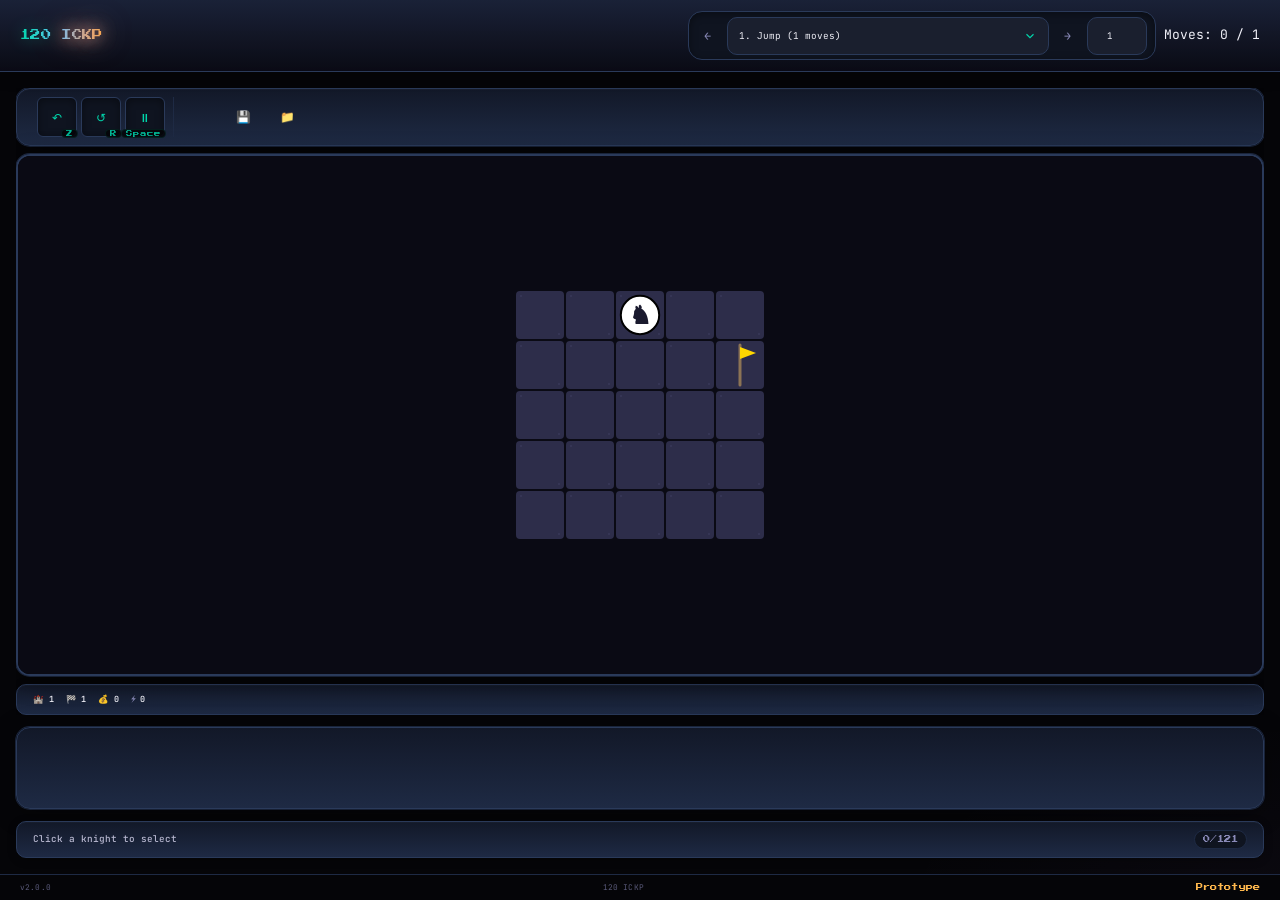
==== commit fcfe324e: "Deploy prototype to GitHub Pages Co-Authored-By: Claude Opus 5.5 <noreply@anthropic.com>" ====
--- a/index.html
+++ b/index.html
@@ -12,45 +12,51 @@
 <body>
     <div id="app">
         <header class="game-header">
-            <h1>120 <span class="cursed">ICKP</span></h1>
+            <h1 class="editor-title">120 <span class="cursed">ICKP</span></h1>
             <div class="header-controls">
-                <div class="level-nav">
-                    <button id="prevLevelBtn" class="btn btn-sm btn-secondary" title="Previous Level">←</button>
-                    <div class="level-selector">
-                        <label for="levelSelect">Level</label>
-                        <select id="levelSelect" aria-label="Select level"></select>
-                    </div>
-                    <button id="nextLevelBtn" class="btn btn-sm btn-primary" title="Next Level">→</button>
+                <div class="level-selector">
+                    <button id="prevLevelBtn" class="btn ghost" title="Previous Level (←)" aria-label="Previous Level">←</button>
+                    <select id="levelSelect" aria-label="Select level"></select>
+                    <button id="nextLevelBtn" class="btn ghost" title="Next Level (→)" aria-label="Next Level">→</button>
+                    <input type="number" id="levelIdInput" min="1" max="121" value="1" aria-label="Level ID" style="width: 60px; text-align: center;">
                 </div>
                 <div class="move-counter" id="moveCounter">Moves: 0 / 0</div>
-                <div class="chapter-indicator" id="chapterIndicator">Chapter I: The Basics</div>
-                <button id="devInfiniteMovesBtn" class="btn btn-sm btn-tertiary" title="Dev: Infinite Moves">∞</button>
             </div>
         </header>
 
         <main class="game-main">
-            <div class="board-container">
-                <canvas id="gameCanvas" class="game-canvas"></canvas>
-                <div class="board-overlay" id="boardOverlay"></div>
+            <div class="board-wrapper">
+                <div class="board-toolbar">
+                    <div class="board-toolbar-group">
+                        <button id="undoBtn" class="tool-btn kbd" data-kbd="Z" title="Undo (Z)" aria-label="Undo"><span class="btn-icon">↶</span></button>
+                        <button id="resetBtn" class="tool-btn kbd" data-kbd="R" title="Reset Level (R)" aria-label="Reset"><span class="btn-icon">↺</span></button>
+                        <button id="waitBtn" class="tool-btn kbd" data-kbd="Space" title="Wait / Pass Turn (Space)" aria-label="Wait"><span class="btn-icon">⏸</span></button>
+                    </div>
+                    <div class="board-toolbar-group">
+                        <div class="toolbar-spacer"></div>
+                    </div>
+                    <div class="board-toolbar-group">
+                        <button id="exportBtn" class="tool-btn" title="Export Save" aria-label="Export"><span class="btn-icon">💾</span></button>
+                        <button id="importBtn" class="tool-btn" title="Import Save" aria-label="Import"><span class="btn-icon">📁</span></button>
+                        <input type="file" id="importFile" accept=".json" style="display:none">
+                    </div>
+                </div>
+
+                <div class="board-canvas-container" style="background: radial-gradient(ellipse at center, var(--bg-canvas) 0%, var(--bg-deep) 100%);">
+                    <canvas id="gameCanvas" class="game-canvas"></canvas>
+                </div>
+
+                <div class="board-info">
+                    <span>🏰 <strong id="knightCount">0</strong></span>
+                    <span>🏁 <strong id="flagCount">0</strong></span>
+                    <span>💰 <strong id="coinCount">0</strong></span>
+                    <span>⚡ <strong id="toolCount">0</strong></span>
+                    <span id="globalToolsIndicator" style="display:none; color: var(--accent); font-size:0.6rem;">Global Tools</span>
+                </div>
             </div>
 
-            <!-- Inventory Bar Below Board -->
             <div class="inventory-bar" id="inventoryBar">
                 <div class="inventory-tools" id="inventoryTools"></div>
-                <div class="inventory-controls" id="inventoryControls">
-                    <button id="undoBtn" class="btn btn-primary" disabled title="Undo (Z)">
-                        <span class="btn-icon">↶</span> Undo
-                    </button>
-                    <button id="resetBtn" class="btn btn-secondary" title="Reset Level (R)">
-                        <span class="btn-icon">↺</span> Reset
-                    </button>
-                    <button id="waitBtn" class="btn btn-tertiary" title="Wait / Pass Turn (Space)">
-                        <span class="btn-icon">⏸</span> Wait
-                    </button>
-                    <button id="exportBtn" class="btn btn-sm" title="Export Save">💾</button>
-                    <button id="importBtn" class="btn btn-sm" title="Import Save">📁</button>
-                    <input type="file" id="importFile" accept=".json" style="display:none">
-                </div>
             </div>
 
             <div class="status-bar">
@@ -59,34 +65,33 @@
             </div>
         </main>
 
-        <!-- Modal for level complete -->
-        <div id="levelCompleteModal" class="modal hidden">
-            <div class="modal-content">
-                <h2>Level Complete!</h2>
+        <div id="levelCompleteModal" class="modal-overlay">
+            <div class="modal">
+                <h3 class="modal-title">Level Complete!</h3>
                 <p id="completeMessage"></p>
                 <div class="modal-actions">
-                    <button id="modalNextLevelBtn" class="btn btn-primary">Next Level</button>
-                    <button id="replayLevelBtn" class="btn btn-secondary">Replay</button>
+                    <button id="modalNextLevelBtn" class="btn primary">Next Level</button>
+                    <button id="replayLevelBtn" class="btn">Replay</button>
                 </div>
             </div>
         </div>
 
-        <!-- Modal for import confirmation -->
-        <div id="importModal" class="modal hidden">
-            <div class="modal-content">
-                <h2>Import Save Data</h2>
+        <div id="importModal" class="modal-overlay">
+            <div class="modal">
+                <h3 class="modal-title">Import Save Data</h3>
                 <p>This will replace your current progress. Continue?</p>
                 <div class="modal-actions">
-                    <button id="confirmImportBtn" class="btn btn-danger">Yes, Import</button>
-                    <button id="cancelImportBtn" class="btn btn-secondary">Cancel</button>
+                    <button id="confirmImportBtn" class="btn danger">Yes, Import</button>
+                    <button id="cancelImportBtn" class="btn">Cancel</button>
                 </div>
             </div>
         </div>
 
         <script type="module" src="game.js"></script>
         <footer class="version-footer">
-            <span>v1.0.0</span>
+            <span>v2.0.0</span>
             <span>120 ICKP</span>
+            <span class="version-number">Prototype</span>
         </footer>
     </div>
 </body>
--- a/styles.css
+++ b/styles.css
@@ -1,117 +1,115 @@
 /* ==========================================================================
-   120 ICKP - Clean Minimalist Pixel Art Styles (Compact Layout)
+   120 ICKP - Unified Design System (Editor + Game)
+   Version: 3.0 - Major Visual Overhaul
    ========================================================================== */
 
 :root {
-    /* Color Palette - Clean Minimalist */
-    --bg-primary: #1a1a2e;
-    --bg-secondary: #16213e;
-    --bg-tertiary: #0f0f23;
-    --bg-panel: #1e1e3f;
-    --bg-panel-hover: #2a2a4a;
-
-    --fg-primary: #e8e8f0;
-    --fg-secondary: #a0a0c0;
-    --fg-muted: #606080;
-
-    --accent-primary: #00d4aa;
-    --accent-secondary: #ff6b6b;
-    --accent-tertiary: #ffd93d;
-    --accent-quaternary: #6bcbff;
-
-    --knight-white: #ffffff;
-    --knight-black: #1a1a2e;
-    --knight-red: #ff4444;
-    --knight-blue: #4488ff;
-    --knight-green: #44ff88;
-    --knight-yellow: #ffff44;
-
-    --tile-normal: #2d2d4a;
-    --tile-hover: #3d3d5a;
-    --tile-cracked: #4a3a3a;
-    --tile-cracked-hover: #5a4a4a;
-    --brick: #8b4513;
-    --brick-dark: #6b3510;
-    --metal: #708090;
-    --metal-dark: #4a5568;
-    --flag: #ffd700;
-    --flag-pole: #8b7355;
-
-    --arrow-green: #00ff88;
-    --arrow-green-dim: #00cc6a;
-    --arrow-blue: #0088ff;
-    --arrow-blue-dim: #006acc;
-    --arrow-red: #ff4444;
-
-    --portal-red: #ff3366;
-    --portal-blue: #3399ff;
-    --portal-green: #33ff99;
-    --portal-yellow: #ffff33;
-    --portal-purple: #cc33ff;
-    --portal-orange: #ff9933;
-
-    --button-primary: #00d4aa;
-    --button-primary-hover: #00e8bb;
-    --button-secondary: #6bcbff;
-    --button-secondary-hover: #80d4ff;
-    --button-tertiary: #ffd93d;
-    --button-tertiary-hover: #ffe066;
-    --button-danger: #ff6b6b;
-    --button-danger-hover: #ff8080;
-
-    --border-color: #3a3a5a;
-    --border-bright: #4a4a6a;
-    --shadow-color: rgba(0, 0, 0, 0.5);
-
+    /* ===== CORE COLORS - Rich Dark Theme ===== */
+    --bg-deep: #050508;
+    --bg-primary: #0a0a14;
+    --bg-panel: #121828;
+    --bg-panel-hover: #1a2238;
+    --bg-panel-strong: #1e2a44;
+    --bg-tertiary: #0f1420;
+    --bg-input: #1a1f2e;
+    --bg-input-hover: #20283c;
+    --bg-canvas: #080a10;
+
+    --fg-primary: #f0f0f8;
+    --fg-secondary: #b8b8d0;
+    --fg-muted: #8a8ab8;
+    --fg-dim: #5a5a7a;
+    --fg-inverse: #050508;
+
+    /* Accent palette - Teal primary with complementary accents */
+    --accent: #00d4aa;
+    --accent-dim: #00d4aa20;
+    --accent-light: #00e8bb;
+    --accent-strong: #00b890;
+    --accent-glow: #00d4aa60;
+
+    --accent-warm: #ffb84d;
+    --accent-warm-dim: #ffb84d20;
+    --accent-cool: #6bcbff;
+    --accent-cool-dim: #6bcbff20;
+    --accent-hot: #ff6b6b;
+    --accent-hot-dim: #ff6b6b20;
+    --accent-violet: #b880ff;
+    --accent-violet-dim: #b880ff20;
+
+    --border: #2a3a5a;
+    --border-bright: #3a4a6a;
+    --border-subtle: #1e2a44;
+
+    /* Shadows - layered depth */
+    --shadow-sm: 0 2px 8px rgba(0,0,0,0.3);
+    --shadow-panel: 0 4px 24px rgba(0,0,0,0.4), 0 0 0 1px var(--border-subtle);
+    --shadow-elevated: 0 12px 48px rgba(0,0,0,0.5), 0 0 0 1px var(--border);
+    --shadow-glow: 0 0 32px var(--accent-glow);
+    --shadow-glow-warm: 0 0 32px #ffb84d60;
+    --shadow-glow-hot: 0 0 32px #ff6b6b60;
+    --shadow-inner: inset 0 2px 8px rgba(0,0,0,0.4);
+
+    /* Typography */
     --font-pixel: 'Press Start 2P', cursive;
     --font-mono: 'JetBrains Mono', monospace;
-
-    --tile-size: 48px;
-    --tile-gap: 2px;
-    --header-height: 60px;
-    --inventory-height: 80px;
-    --status-height: 36px;
-}
-
-/* Dark theme adjustments */
-@media (prefers-color-scheme: light) {
-    :root {
-        --bg-primary: #f0f0f5;
-        --bg-secondary: #e0e0ea;
-        --bg-tertiary: #ffffff;
-        --bg-panel: #ffffff;
-        --bg-panel-hover: #f5f5fa;
-
-        --fg-primary: #1a1a2e;
-        --fg-secondary: #4a4a6a;
-        --fg-muted: #8a8a9a;
-
-        --tile-normal: #d0d0e0;
-        --tile-hover: #c0c0d8;
-        --border-color: #c0c0d0;
-        --border-bright: #b0b0c8;
-        --shadow-color: rgba(0, 0, 0, 0.15);
-    }
-}
-
-/* ==========================================================================
-   Base & Reset
-   ========================================================================== */
-
-*, *::before, *::after {
-    box-sizing: border-box;
-    margin: 0;
-    padding: 0;
-}
+    --font-ui: var(--font-mono);
+
+    /* Spacing scale */
+    --space-1: 4px;
+    --space-2: 8px;
+    --space-3: 12px;
+    --space-4: 16px;
+    --space-5: 20px;
+    --space-6: 24px;
+    --space-8: 32px;
+
+    /* Radius */
+    --radius-sm: 6px;
+    --radius-md: 10px;
+    --radius-lg: 14px;
+    --radius-xl: 20px;
+    --radius-full: 9999px;
+
+    /* Transitions */
+    --transition-fast: 100ms ease-out;
+    --transition-normal: 180ms ease-out;
+    --transition-slow: 300ms ease-out;
+    --transition-bounce: 250ms cubic-bezier(0.34, 1.56, 0.64, 1);
+
+    /* Z-index layers */
+    --z-base: 1;
+    --z-dropdown: 50;
+    --z-header: 100;
+    --z-overlay: 200;
+    --z-modal: 500;
+    --z-toast: 1000;
+    --z-tooltip: 2000;
+
+    /* Canvas / Grid */
+    --cell-size: 40px;
+    --grid-line: rgba(255,255,255,0.04);
+    --grid-line-bright: rgba(0,212,170,0.08);
+
+    /* Focus ring */
+    --focus-ring: 0 0 0 2px var(--bg-primary), 0 0 0 4px var(--accent);
+}
+
+/* ==========================================================================
+   CSS RESET & BASE
+   ========================================================================== */
+
+*, *::before, *::after { box-sizing: border-box; margin: 0; padding: 0; }
 
 html, body {
     height: 100%;
-    font-family: var(--font-mono);
-    background: var(--bg-primary);
+    font-family: var(--font-ui);
+    background: var(--bg-deep);
     color: var(--fg-primary);
-    line-height: 1.5;
+    line-height: 1.6;
     font-size: 13px;
     -webkit-font-smoothing: antialiased;
+    -moz-osx-font-smoothing: grayscale;
 }
 
 body {
@@ -119,373 +117,561 @@
     flex-direction: column;
     min-height: 100vh;
     overflow: hidden;
-}
-
-/* ==========================================================================
-   Layout
+    background-image:
+        radial-gradient(ellipse 80% 50% at 50% -20%, rgba(0,212,170,0.04) 0%, transparent 50%),
+        radial-gradient(ellipse 60% 40% at 100% 100%, rgba(184,128,255,0.03) 0%, transparent 50%);
+}
+
+a { color: var(--accent); text-decoration: none; transition: color var(--transition-fast); }
+a:hover { color: var(--accent-light); text-decoration: underline; }
+
+::selection { background: var(--accent-dim); color: var(--accent-light); }
+
+:focus-visible { outline: none; box-shadow: var(--focus-ring); border-radius: var(--radius-sm); }
+
+/* Scrollbar styling */
+::-webkit-scrollbar { width: 8px; height: 8px; }
+::-webkit-scrollbar-track { background: var(--bg-tertiary); }
+::-webkit-scrollbar-thumb { background: var(--border); border-radius: var(--radius-full); border: 2px solid var(--bg-tertiary); }
+::-webkit-scrollbar-thumb:hover { background: var(--border-bright); }
+::-webkit-scrollbar-corner { background: var(--bg-tertiary); }
+
+/* ==========================================================================
+   LAYOUT - APP ROOT
    ========================================================================== */
 
 #app {
     display: flex;
     flex-direction: column;
     height: 100vh;
-    max-width: 100%;
     width: 100%;
-    gap: 0;
-}
-
-/* Header */
-.game-header {
-    display: flex;
+    position: relative;
+}
+
+#app::before {
+    content: '';
+    position: fixed;
+    inset: 0;
+    background-image:
+        linear-gradient(rgba(0,212,170,0.015) 1px, transparent 1px),
+        linear-gradient(90deg, rgba(0,212,170,0.015) 1px, transparent 1px);
+    background-size: 64px 64px;
+    pointer-events: none;
+    z-index: -1;
+}
+
+/* ==========================================================================
+   HEADER (Shared)
+   ========================================================================== */
+
+.game-header, .editor-header {
+    display: flex;
+    align-items: center;
     justify-content: space-between;
-    align-items: center;
-    padding: 8px 16px;
+    gap: var(--space-4);
+    padding: 0.85rem var(--space-5);
+    background:
+        linear-gradient(180deg, rgba(26,34,56,0.95), rgba(10,10,20,0.98)),
+        var(--bg-panel);
+    border-bottom: 1px solid var(--border);
+    flex-shrink: 0;
+    z-index: var(--z-header);
+    flex-wrap: wrap;
+    backdrop-filter: blur(12px);
+    box-shadow: 0 2px 16px rgba(0,0,0,0.3);
+}
+
+.game-header h1, .editor-title {
+    font-family: var(--font-pixel);
+    font-size: 0.8rem;
+    letter-spacing: 0.03em;
+    font-weight: 400;
+}
+
+.editor-title {
+    background: linear-gradient(90deg, var(--accent) 0%, var(--accent-cool) 50%, var(--accent-warm) 100%);
+    -webkit-background-clip: text;
+    -webkit-text-fill-color: transparent;
+    background-clip: text;
+    filter: drop-shadow(0 0 8px var(--accent-glow));
+}
+
+.game-header h1 .cursed {
+    color: var(--accent-hot);
+    text-shadow: 0 0 16px var(--accent-hot), 0 0 32px var(--accent-hot);
+    animation: cursedPulse 3s ease-in-out infinite;
+}
+
+@keyframes cursedPulse {
+    0%, 100% { text-shadow: 0 0 16px var(--accent-hot), 0 0 32px var(--accent-hot); }
+    50% { text-shadow: 0 0 24px var(--accent-hot), 0 0 48px var(--accent-hot), 0 0 64px var(--accent-hot); }
+}
+
+.header-controls, .editor-header-center, .header-actions {
+    display: flex;
+    align-items: center;
+    gap: var(--space-2);
+    flex-wrap: wrap;
+}
+
+.editor-header-center { flex: 1; justify-content: center; }
+
+/* ==========================================================================
+   BUTTONS (Shared) - Polished
+   ========================================================================== */
+
+.btn {
+    display: inline-flex;
+    align-items: center;
+    justify-content: center;
+    gap: 0.4rem;
+    padding: 0.55rem 1.1rem;
+    border: 1px solid var(--border);
+    border-radius: var(--radius-md);
     background: var(--bg-panel);
-    border-bottom: 2px solid var(--border-color);
-    height: var(--header-height);
-    flex-shrink: 0;
-    box-shadow: 0 2px 8px var(--shadow-color);
-}
-
-.game-header h1 {
-    font-family: var(--font-pixel);
-    font-size: 0.9rem;
-    letter-spacing: 1px;
+    color: var(--fg-secondary);
+    font-family: inherit;
+    font-size: 0.68rem;
+    font-weight: 600;
+    letter-spacing: 0.02em;
+    text-transform: uppercase;
+    cursor: pointer;
+    white-space: nowrap;
+    transition: all var(--transition-normal);
+    text-decoration: none;
+    position: relative;
+    overflow: hidden;
+}
+
+.btn::before {
+    content: '';
+    position: absolute;
+    inset: 0;
+    background: linear-gradient(180deg, rgba(255,255,255,0.06), transparent);
+    opacity: 0;
+    transition: opacity var(--transition-fast);
+}
+
+.btn:hover:not(:disabled) {
+    background: var(--bg-panel-hover);
+    border-color: var(--accent);
     color: var(--fg-primary);
-}
-
-.cursed {
-    color: var(--accent-secondary);
-    text-shadow: 0 0 8px var(--accent-secondary);
-    animation: cursedFlicker 3s infinite;
-}
-
-@keyframes cursedFlicker {
-    0%, 90%, 100% { opacity: 1; }
-    92% { opacity: 0.5; }
-    94% { opacity: 1; }
-    96% { opacity: 0.7; }
-    98% { opacity: 1; }
-}
-
-.header-controls {
-    display: flex;
-    align-items: center;
-    gap: 16px;
-    flex-wrap: wrap;
-}
-
-.level-nav {
-    display: flex;
-    align-items: center;
-    gap: 8px;
-}
+    transform: translateY(-1px);
+    box-shadow: var(--shadow-sm), 0 0 16px var(--accent-dim);
+}
+
+.btn:hover:not(:disabled)::before { opacity: 1; }
+
+.btn:active:not(:disabled) { transform: translateY(0) scale(0.98); box-shadow: var(--shadow-inner); }
+
+.btn:disabled { opacity: 0.35; cursor: not-allowed; pointer-events: none; }
+
+.btn.primary {
+    background: linear-gradient(180deg, var(--accent), var(--accent-strong));
+    border-color: transparent;
+    color: var(--fg-inverse);
+    font-weight: 700;
+    box-shadow: 0 2px 12px var(--accent-glow), inset 0 1px 0 rgba(255,255,255,0.15);
+}
+
+.btn.primary:hover:not(:disabled) {
+    background: linear-gradient(180deg, var(--accent-light), var(--accent));
+    box-shadow: 0 4px 20px var(--accent-glow), inset 0 1px 0 rgba(255,255,255,0.2);
+    border-color: transparent;
+    color: var(--fg-inverse);
+}
+
+.btn.danger {
+    background: linear-gradient(180deg, var(--accent-hot), #e04040);
+    border-color: transparent;
+    color: var(--fg-inverse);
+    box-shadow: 0 2px 12px var(--accent-hot-dim), inset 0 1px 0 rgba(255,255,255,0.1);
+}
+
+.btn.danger:hover:not(:disabled) {
+    background: linear-gradient(180deg, #ff8585, var(--accent-hot));
+    box-shadow: 0 4px 20px var(--accent-hot-dim), inset 0 1px 0 rgba(255,255,255,0.15);
+}
+
+.btn.ghost {
+    background: transparent;
+    border-color: transparent;
+    color: var(--fg-muted);
+}
+
+.btn.ghost:hover:not(:disabled) {
+    background: var(--bg-tertiary);
+    border-color: var(--border);
+    color: var(--fg-primary);
+    box-shadow: none;
+}
+
+.btn-icon { font-size: 0.9rem; line-height: 1; }
+
+.btn.loading { pointer-events: none; }
+.btn.loading .btn-icon { animation: spin 1s linear infinite; }
+
+@keyframes spin { to { transform: rotate(360deg); } }
+
+/* ==========================================================================
+   FORM CONTROLS - Polished
+   ========================================================================== */
+
+select, input[type="text"], input[type="number"] {
+    padding: 0.55rem 0.9rem;
+    background: var(--bg-input);
+    border: 1px solid var(--border);
+    border-radius: var(--radius-md);
+    color: var(--fg-primary);
+    font-family: inherit;
+    font-size: 0.72rem;
+    transition: all var(--transition-fast);
+    min-height: 38px;
+}
+
+select:hover, input:hover { border-color: var(--border-bright); }
+
+select:focus, input:focus {
+    outline: none;
+    border-color: var(--accent);
+    background: var(--bg-input-hover);
+    box-shadow: 0 0 0 3px var(--accent-dim);
+}
+
+select {
+    appearance: none;
+    min-width: 180px;
+    background-image: url("data:image/svg+xml,%3Csvg xmlns='http://www.w3.org/2000/svg' width='14' height='14' viewBox='0 0 24 24' fill='none' stroke='%2300d4aa' stroke-width='2'%3E%3Cpath d='M6 9l6 6 6-6'/%3E%3C/svg%3E");
+    background-repeat: no-repeat;
+    background-position: right 0.85rem center;
+    padding-right: 2.5rem;
+}
+
+input[type="number"] { text-align: center; }
+
+/* ==========================================================================
+   LEVEL SELECTOR
+   ========================================================================== */
 
 .level-selector {
     display: flex;
     align-items: center;
-    gap: 6px;
+    gap: var(--space-2);
+    padding: 0.35rem 0.6rem;
+    background: var(--bg-tertiary);
+    border: 1px solid var(--border);
+    border-radius: var(--radius-lg);
+    box-shadow: var(--shadow-inner);
 }
 
 .level-selector label {
     font-family: var(--font-pixel);
-    font-size: 0.55rem;
-    color: var(--fg-secondary);
+    font-size: 0.5rem;
+    color: var(--fg-dim);
     text-transform: uppercase;
-}
-
-.level-selector select {
-    font-family: var(--font-mono);
-    font-size: 0.8rem;
-    padding: 4px 10px;
+    letter-spacing: 0.05em;
+}
+
+.level-selector .btn.ghost { padding: 0.35rem 0.5rem; font-size: 0.9rem; }
+.level-selector input { width: 56px; padding: 0.35rem 0.5rem; font-size: 0.7rem; }
+
+/* ==========================================================================
+   MAIN GAME AREA
+   ========================================================================== */
+
+.game-main {
+    flex: 1;
+    display: flex;
+    flex-direction: column;
+    gap: var(--space-3);
+    padding: var(--space-4);
+    min-height: 0;
+    overflow: hidden;
+}
+
+.board-wrapper {
+    flex: 1;
+    display: flex;
+    flex-direction: column;
+    gap: var(--space-2);
+    min-height: 0;
+    overflow: hidden;
+}
+
+/* Board Toolbar */
+.board-toolbar {
+    display: flex;
+    align-items: center;
+    gap: var(--space-3);
+    flex-wrap: wrap;
+    padding: var(--space-2) var(--space-3);
+    background: linear-gradient(180deg, var(--bg-panel), var(--bg-panel-strong));
+    border: 1px solid var(--border);
+    border-radius: var(--radius-lg);
+    box-shadow: var(--shadow-panel), inset 0 1px 0 rgba(255,255,255,0.03);
+}
+
+.board-toolbar-group {
+    display: flex;
+    gap: var(--space-1);
+    padding: 0 var(--space-2);
+    border-right: 1px solid var(--border-subtle);
+}
+
+.board-toolbar-group:last-child { border-right: none; }
+
+.toolbar-spacer { flex: 1; }
+
+/* Tool Buttons */
+.tool-btn {
+    width: 40px;
+    height: 40px;
+    border: 1px solid transparent;
+    border-radius: var(--radius-md);
+    background: transparent;
+    color: var(--fg-muted);
+    display: flex;
+    align-items: center;
+    justify-content: center;
+    cursor: pointer;
+    transition: all var(--transition-bounce);
+    position: relative;
+    font-size: 1.1rem;
+}
+
+.tool-btn:hover {
     background: var(--bg-tertiary);
-    border: 2px solid var(--border-color);
-    border-radius: 4px;
     color: var(--fg-primary);
-    cursor: pointer;
-    min-width: 180px;
-}
-
-.level-selector select:focus {
-    outline: none;
-    border-color: var(--accent-primary);
-    box-shadow: 0 0 0 2px rgba(0, 212, 170, 0.2);
-}
-
-.btn-sm {
+    border-color: var(--border);
+    transform: scale(1.1);
+}
+
+.tool-btn.active {
+    background: var(--accent-dim);
+    border-color: var(--accent);
+    color: var(--accent);
+    box-shadow: 0 0 16px var(--accent-dim), inset 0 0 0 1px var(--accent);
+    transform: scale(1.05);
+}
+
+.tool-btn.kbd::after {
+    content: attr(data-kbd);
+    position: absolute;
+    bottom: -2px;
+    right: -2px;
     font-size: 0.5rem;
-    padding: 6px 10px;
-    min-width: 36px;
-}
-
-.btn-sm.selected {
-    background: var(--button-primary);
-    border-color: var(--button-primary);
-    color: var(--bg-primary);
-    box-shadow: 0 0 8px rgba(0, 212, 170, 0.4);
-}
-
-.move-counter {
+    background: var(--bg-deep);
+    color: var(--accent);
+    padding: 0 4px;
+    border-radius: var(--radius-sm);
     font-family: var(--font-pixel);
-    font-size: 0.65rem;
-    color: var(--accent-tertiary);
-    background: var(--bg-tertiary);
-    padding: 4px 12px;
-    border: 2px solid var(--border-color);
-    border-radius: 4px;
-    min-width: 100px;
-    text-align: center;
-}
-
-.move-counter.warning {
-    color: var(--accent-secondary);
-    border-color: var(--accent-secondary);
-    animation: pulse 1s infinite;
-}
-
-@keyframes pulse {
-    0%, 100% { opacity: 1; }
-    50% { opacity: 0.6; }
-}
-
-.chapter-indicator {
-    font-family: var(--font-pixel);
-    font-size: 0.5rem;
-    color: var(--accent-quaternary);
-    text-transform: uppercase;
-    white-space: nowrap;
-}
-
-/* Main Game Area */
-.game-main {
-    display: flex;
-    flex-direction: column;
+    opacity: 0.85;
+    border: 1px solid var(--accent-dim);
+}
+
+/* Board Canvas Container - Polished */
+.board-canvas-container {
     flex: 1;
-    gap: 0;
-    min-height: 0;
-    overflow: hidden;
-}
-
-.board-container {
-    flex: 1;
-    display: flex;
-    flex-direction: column;
-    align-items: center;
+    display: flex;
     justify-content: center;
-    background: var(--bg-secondary);
-    border-bottom: 2px solid var(--border-color);
+    align-items: center;
+    background:
+        radial-gradient(ellipse at center, var(--bg-canvas) 0%, var(--bg-deep) 100%),
+        repeating-linear-gradient(0deg, transparent, transparent calc(var(--cell-size) - 1px), var(--grid-line) calc(var(--cell-size) - 1px), var(--grid-line) var(--cell-size)),
+        repeating-linear-gradient(90deg, transparent, transparent calc(var(--cell-size) - 1px), var(--grid-line) calc(var(--cell-size) - 1px), var(--grid-line) var(--cell-size));
+    background-size: 100% 100%, var(--cell-size) var(--cell-size), var(--cell-size) var(--cell-size);
+    border: 2px solid var(--border);
+    border-radius: var(--radius-lg);
     overflow: hidden;
     position: relative;
-    box-shadow: inset 0 0 60px var(--shadow-color);
-    min-height: 0;
-}
-
-.game-canvas {
-    display: block;
+    box-shadow:
+        var(--shadow-panel),
+        inset 0 0 60px rgba(0,0,0,0.5),
+        inset 0 0 0 1px rgba(255,255,255,0.02);
+}
+
+.board-canvas-container::after {
+    content: '';
+    position: absolute;
+    inset: 0;
+    background:
+        linear-gradient(180deg, transparent 40%, rgba(0,0,0,0.3) 100%),
+        linear-gradient(0deg, transparent 40%, rgba(0,0,0,0.3) 100%),
+        linear-gradient(90deg, transparent 40%, rgba(0,0,0,0.3) 100%),
+        linear-gradient(-90deg, transparent 40%, rgba(0,0,0,0.3) 100%);
+    pointer-events: none;
+    z-index: 1;
+    border-radius: calc(var(--radius-lg) - 2px);
+}
+
+.board-canvas-container canvas {
     image-rendering: pixelated;
     image-rendering: crisp-edges;
+    z-index: 2;
+    max-width: 100%;
+    max-height: 100%;
+}
+
+/* Game Canvas (non-editor) */
+#gameCanvas { display: block; width: 100%; height: 100%; }
+
+/* Board Info Bar - Polished */
+.board-info {
+    display: flex;
+    flex-wrap: wrap;
+    gap: var(--space-3);
+    padding: var(--space-2) var(--space-4);
+    background: linear-gradient(180deg, var(--bg-panel), var(--bg-panel-strong));
+    border: 1px solid var(--border);
+    border-radius: var(--radius-md);
+    font-size: 0.65rem;
+    color: var(--fg-muted);
+    box-shadow: var(--shadow-sm), inset 0 1px 0 rgba(255,255,255,0.02);
+}
+
+.board-info span { display: flex; align-items: center; gap: 0.35rem; }
+.board-info strong { color: var(--fg-primary); font-weight: 600; }
+
+.mode-tag {
+    display: inline-flex;
+    align-items: center;
+    gap: 0.25rem;
+    padding: 0.2rem 0.6rem;
+    border-radius: var(--radius-full);
+    font-size: 0.55rem;
+    font-weight: 700;
+    text-transform: uppercase;
+    letter-spacing: 0.05em;
+    border: 1px solid transparent;
+}
+
+.mode-tag.mode-tile { background: var(--accent-dim); color: var(--accent); border-color: var(--accent-dim); }
+.mode-tag.mode-knight { background: var(--accent-warm-dim); color: var(--accent-warm); border-color: var(--accent-warm-dim); }
+.mode-tag.mode-flag { background: var(--accent-cool-dim); color: var(--accent-cool); border-color: var(--accent-cool-dim); }
+.mode-tag.mode-coin { background: var(--accent-hot-dim); color: var(--accent-hot); border-color: var(--accent-hot-dim); }
+.mode-tag.mode-eraser { background: var(--bg-tertiary); color: var(--fg-muted); border-color: var(--border); }
+.mode-tag.mode-portal { background: var(--accent-violet-dim); color: var(--accent-violet); border-color: var(--accent-violet-dim); }
+
+/* ==========================================================================
+   INVENTORY BAR (Game) - Polished
+   ========================================================================== */
+
+.inventory-bar {
+    display: flex;
+    flex-direction: column;
+    gap: var(--space-3);
+    padding: var(--space-3) var(--space-4);
+    background: linear-gradient(180deg, var(--bg-panel), var(--bg-panel-strong));
+    border: 1px solid var(--border);
+    border-radius: var(--radius-lg);
+    flex-shrink: 0;
+    box-shadow: var(--shadow-panel);
+}
+
+.inventory-tools {
+    display: flex;
+    align-items: center;
+    gap: var(--space-2);
+    flex-wrap: wrap;
+    min-height: 56px;
+}
+
+.inventory-controls {
+    display: flex;
+    align-items: center;
+    gap: var(--space-2);
+    flex-wrap: wrap;
+    padding-top: var(--space-2);
+    border-top: 1px dashed var(--border-subtle);
     width: 100%;
-    height: 100%;
-}
-
-.board-overlay {
-    position: absolute;
-    top: 0;
-    left: 0;
-    right: 0;
-    bottom: 0;
-    pointer-events: none;
-}
-
-/* Inventory Bar */
-.inventory-bar {
+}
+
+/* Tool Slots - Enhanced */
+.tool-slot {
     display: flex;
     flex-direction: column;
-    background: var(--bg-panel);
-    border-bottom: 2px solid var(--border-color);
-    padding: 8px 16px;
-    gap: 8px;
-    flex-shrink: 0;
-    min-height: var(--inventory-height);
-    box-shadow: 0 -2px 8px var(--shadow-color);
-}
-
-.inventory-tools {
-    display: flex;
-    align-items: center;
-    gap: 8px;
-    flex-wrap: wrap;
-    min-height: 44px;
-}
-
-.inventory-controls {
-    display: flex;
-    align-items: center;
-    gap: 8px;
-    flex-wrap: wrap;
-    padding-top: 4px;
-    border-top: 1px dashed var(--border-color);
-    width: 100%;
-}
-
-/* Tool Slots */
-.tool-slot {
-    display: flex;
-    flex-direction: column;
     align-items: center;
     justify-content: center;
-    width: 52px;
-    height: 52px;
+    width: 64px;
+    height: 64px;
     background: var(--bg-tertiary);
-    border: 2px solid var(--border-color);
-    border-radius: 8px;
+    border: 2px solid var(--border);
+    border-radius: var(--radius-md);
     cursor: pointer;
-    transition: all 0.15s ease;
+    transition: all var(--transition-bounce);
     position: relative;
     user-select: none;
+    overflow: hidden;
+}
+
+.tool-slot::before {
+    content: '';
+    position: absolute;
+    inset: 0;
+    background: linear-gradient(180deg, rgba(255,255,255,0.04), transparent);
+    opacity: 0;
+    transition: opacity var(--transition-fast);
 }
 
 .tool-slot:hover {
-    border-color: var(--border-bright);
-    transform: scale(1.05);
-}
+    border-color: var(--accent);
+    transform: scale(1.08) translateY(-2px);
+    box-shadow: var(--shadow-elevated), 0 0 20px var(--accent-dim);
+}
+
+.tool-slot:hover::before { opacity: 1; }
 
 .tool-slot.selected {
-    border-color: var(--accent-primary);
-    box-shadow: 0 0 12px rgba(0, 212, 170, 0.4);
+    border-color: var(--accent);
     background: var(--bg-panel-hover);
-}
-
-.tool-slot.empty {
-    display: none; /* Hidden when count = 0 */
-}
-
-.tool-icon {
-    font-size: 1.5rem;
-    line-height: 1;
-    pointer-events: none;
+    box-shadow: 0 0 24px var(--accent-dim), inset 0 0 0 1px var(--accent);
+    transform: scale(1.02);
+}
+
+.tool-slot.empty { display: none; }
+
+.tool-icon { font-size: 1.8rem; line-height: 1; pointer-events: none; filter: drop-shadow(0 2px 4px rgba(0,0,0,0.3)); }
+
+.tool-label {
+    font-size: 0.55rem;
+    color: var(--fg-muted);
+    margin-top: 4px;
+    white-space: nowrap;
+    overflow: hidden;
+    text-overflow: ellipsis;
+    max-width: 100%;
+    text-align: center;
 }
 
 .tool-count {
     font-family: var(--font-pixel);
     font-size: 0.55rem;
-    color: var(--accent-tertiary);
+    color: var(--accent-warm);
     position: absolute;
-    bottom: 2px;
-    right: 4px;
-    background: var(--bg-tertiary);
-    padding: 0 4px;
-    border-radius: 3px;
-    border: 1px solid var(--border-color);
-}
-
-.tool-label {
-    font-family: var(--font-pixel);
-    font-size: 0.4rem;
-    color: var(--fg-muted);
-    text-align: center;
-    margin-top: 2px;
-    pointer-events: none;
-    white-space: nowrap;
-}
-
-/* Buttons */
-.btn {
-    font-family: var(--font-pixel);
-    font-size: 0.5rem;
-    padding: 8px 12px;
-    border: 2px solid var(--border-color);
-    border-radius: 6px;
-    cursor: pointer;
-    transition: all 0.1s ease;
-    display: flex;
-    align-items: center;
-    justify-content: center;
-    gap: 4px;
-    background: var(--bg-tertiary);
-    color: var(--fg-primary);
-    white-space: nowrap;
-}
-
-.btn:disabled {
-    opacity: 0.4;
-    cursor: not-allowed;
-}
-
-.btn:not(:disabled):hover {
-    border-color: var(--border-bright);
-    transform: translateY(-1px);
-}
-
-.btn:not(:disabled):active {
-    transform: translateY(0);
-}
-
-.btn-primary {
-    background: var(--button-primary);
-    border-color: var(--button-primary);
-    color: var(--bg-primary);
-}
-
-.btn-primary:hover:not(:disabled) {
-    background: var(--button-primary-hover);
-    box-shadow: 0 4px 12px rgba(0, 212, 170, 0.3);
-}
-
-.btn-secondary {
-    background: var(--button-secondary);
-    border-color: var(--button-secondary);
-    color: var(--bg-primary);
-}
-
-.btn-secondary:hover:not(:disabled) {
-    background: var(--button-secondary-hover);
-    box-shadow: 0 4px 12px rgba(107, 203, 255, 0.3);
-}
-
-.btn-tertiary {
-    background: var(--button-tertiary);
-    border-color: var(--button-tertiary);
-    color: var(--bg-primary);
-}
-
-.btn-tertiary:hover:not(:disabled) {
-    background: var(--button-tertiary-hover);
-    box-shadow: 0 4px 12px rgba(255, 217, 61, 0.3);
-}
-
-.btn-danger {
-    background: var(--button-danger);
-    border-color: var(--button-danger);
-    color: var(--fg-primary);
-}
-
-.btn-danger:hover:not(:disabled) {
-    background: var(--button-danger-hover);
-    box-shadow: 0 4px 12px rgba(255, 107, 107, 0.3);
-}
-
-.btn-sm {
-    font-size: 0.5rem;
-    padding: 6px 10px;
-    min-width: 36px;
-}
-
-.btn-icon {
-    font-size: 0.85rem;
-}
-
-/* Status Bar */
+    bottom: 4px;
+    right: 6px;
+    background: var(--bg-deep);
+    padding: 0 6px;
+    border-radius: var(--radius-full);
+    border: 1px solid var(--accent-warm-dim);
+    box-shadow: 0 2px 8px rgba(0,0,0,0.4);
+}
+
+/* ==========================================================================
+   STATUS BAR - Polished
+   ========================================================================== */
+
 .status-bar {
     display: flex;
     justify-content: space-between;
     align-items: center;
-    padding: 6px 16px;
-    background: var(--bg-tertiary);
-    border-top: 1px solid var(--border-color);
-    height: var(--status-height);
+    padding: 0.6rem var(--space-4);
+    background: linear-gradient(180deg, var(--bg-panel), var(--bg-panel-strong));
+    border: 1px solid var(--border);
+    border-radius: var(--radius-md);
+    font-size: 0.72rem;
     flex-shrink: 0;
-    font-size: 0.75rem;
+    box-shadow: var(--shadow-sm), inset 0 1px 0 rgba(255,255,255,0.02);
 }
 
 .status-message {
@@ -494,6 +680,7 @@
     overflow: hidden;
     text-overflow: ellipsis;
     flex: 1;
+    font-weight: 500;
 }
 
 .progress-stats {
@@ -501,151 +688,785 @@
     font-family: var(--font-pixel);
     font-size: 0.55rem;
     white-space: nowrap;
-}
-
-/* Modals */
-.modal {
+    padding: 0.2rem 0.6rem;
+    background: var(--bg-tertiary);
+    border: 1px solid var(--border-subtle);
+    border-radius: var(--radius-full);
+}
+
+/* ==========================================================================
+   MODALS - Polished
+   ========================================================================== */
+
+.modal-overlay {
     position: fixed;
-    top: 0;
-    left: 0;
-    right: 0;
-    bottom: 0;
-    background: rgba(0, 0, 0, 0.85);
+    inset: 0;
+    background: rgba(0,0,0,0.85);
+    backdrop-filter: blur(8px);
+    z-index: var(--z-modal);
     display: flex;
     align-items: center;
     justify-content: center;
-    z-index: 1000;
+    padding: var(--space-4);
+    opacity: 0;
+    visibility: hidden;
+    transition: all var(--transition-normal);
+}
+
+.modal-overlay.open { opacity: 1; visibility: visible; }
+
+.modal-overlay .modal {
+    background: var(--bg-panel);
+    border: 1px solid var(--border);
+    border-radius: var(--radius-xl);
+    padding: var(--space-6);
+    max-width: 560px;
+    width: 100%;
+    max-height: 80vh;
+    overflow-y: auto;
+    transform: scale(0.92) translateY(20px);
+    transition: transform var(--transition-slow) cubic-bezier(0.34, 1.56, 0.64, 1);
+    box-shadow: var(--shadow-elevated), 0 0 60px rgba(0,0,0,0.6);
+}
+
+.modal-overlay.open .modal { transform: scale(1) translateY(0); }
+
+.modal-title {
+    font-family: var(--font-pixel);
+    font-size: 0.7rem;
+    color: var(--accent);
+    margin-bottom: var(--space-4);
+    text-align: center;
+    letter-spacing: 0.02em;
+    text-transform: uppercase;
+}
+
+.modal-textarea {
+    width: 100%;
+    min-height: 320px;
+    padding: var(--space-4);
+    background: var(--bg-deep);
+    border: 1px solid var(--border);
+    border-radius: var(--radius-md);
+    color: var(--fg-primary);
+    font-family: inherit;
+    font-size: 0.68rem;
+    line-height: 1.6;
+    resize: vertical;
+    transition: all var(--transition-fast);
+}
+
+.modal-textarea:focus { outline: none; border-color: var(--accent); box-shadow: 0 0 0 3px var(--accent-dim); }
+
+.modal-actions {
+    display: flex;
+    gap: var(--space-2);
+    justify-content: flex-end;
+    margin-top: var(--space-4);
+    padding-top: var(--space-4);
+    border-top: 1px solid var(--border-subtle);
+}
+
+/* ==========================================================================
+   TOASTS - Polished
+   ========================================================================== */
+
+.toast {
+    position: fixed;
+    bottom: 2.5rem;
+    left: 50%;
+    transform: translateX(-50%) translateY(100px) scale(0.9);
+    background: var(--bg-panel);
+    border: 1px solid var(--border);
+    border-radius: var(--radius-md);
+    padding: 0.85rem 1.5rem;
+    font-size: 0.7rem;
+    font-weight: 500;
+    z-index: var(--z-toast);
+    box-shadow: var(--shadow-elevated);
+    opacity: 0;
+    transition: all var(--transition-bounce);
+    display: flex;
+    align-items: center;
+    gap: 0.5rem;
+}
+
+.toast.show { transform: translateX(-50%) translateY(0) scale(1); opacity: 1; }
+.toast.success { border-color: var(--accent); box-shadow: var(--shadow-elevated), 0 0 24px var(--accent-dim); }
+.toast.error { border-color: var(--accent-hot); box-shadow: var(--shadow-elevated), 0 0 24px var(--accent-hot-dim); }
+.toast.warning { border-color: var(--accent-warm); box-shadow: var(--shadow-elevated), 0 0 24px var(--accent-warm-dim); }
+.toast.info { border-color: var(--accent-cool); box-shadow: var(--shadow-elevated), 0 0 24px var(--accent-cool-dim); }
+
+.toast::before {
+    content: '';
+    width: 8px; height: 8px;
+    border-radius: 50%;
+    flex-shrink: 0;
+}
+
+.toast.success::before { background: var(--accent); box-shadow: 0 0 12px var(--accent); }
+.toast.error::before { background: var(--accent-hot); box-shadow: 0 0 12px var(--accent-hot); }
+.toast.warning::before { background: var(--accent-warm); box-shadow: 0 0 12px var(--accent-warm); }
+.toast.info::before { background: var(--accent-cool); box-shadow: 0 0 12px var(--accent-cool); }
+
+/* ==========================================================================
+   FOOTER
+   ========================================================================== */
+
+.version-footer {
+    display: flex;
+    justify-content: space-between;
+    align-items: center;
+    padding: 0.5rem var(--space-5);
+    background: var(--bg-deep);
+    border-top: 1px solid var(--border-subtle);
+    font-size: 0.6rem;
+    color: var(--fg-dim);
+    flex-shrink: 0;
+    letter-spacing: 0.02em;
+}
+
+.version-footer .version-number { color: var(--accent-warm); font-family: var(--font-pixel); font-size: 0.55rem; }
+
+/* ==========================================================================
+   EDITOR-SPECIFIC STYLES - Major Polish
+   ========================================================================== */
+
+.editor-root {
+    display: grid;
+    grid-template-rows: auto 1fr auto;
+    grid-template-columns: 300px 1fr 360px;
+    height: 100vh;
+    gap: 0;
+}
+
+.panel {
+    background: var(--bg-panel);
+    border: 1px solid var(--border);
+    display: flex;
+    flex-direction: column;
+    overflow: hidden;
+    box-shadow: var(--shadow-panel);
+}
+
+.panel-left { grid-column: 1; grid-row: 2; border-radius: 0 var(--radius-lg) var(--radius-lg) 0; border-left: none; }
+.panel-right { grid-column: 3; grid-row: 2; border-radius: var(--radius-lg) 0 0 var(--radius-lg); border-right: none; }
+
+.panel-header {
+    padding: 0.85rem 1rem;
+    background: linear-gradient(180deg, var(--bg-panel-hover), var(--bg-panel));
+    border-bottom: 1px solid var(--border);
+    display: flex;
+    align-items: center;
+    justify-content: space-between;
+    cursor: pointer;
+    user-select: none;
+    transition: background var(--transition-fast);
+}
+
+.panel-header:hover { background: var(--bg-panel-hover); }
+
+.panel-title {
+    font-size: 0.62rem;
+    font-weight: 700;
+    text-transform: uppercase;
+    letter-spacing: 0.1em;
+    color: var(--fg-muted);
+    display: flex;
+    align-items: center;
+    gap: 0.5rem;
+}
+
+.panel-title::before {
+    content: '';
+    width: 8px; height: 8px;
+    border-radius: 50%;
+    background: var(--accent);
+    box-shadow: 0 0 12px var(--accent);
+}
+
+.panel-toggle {
+    width: 22px; height: 22px;
+    display: flex; align-items: center; justify-content: center;
+    color: var(--fg-muted);
+    transition: all var(--transition-normal);
+    flex-shrink: 0;
+    border-radius: var(--radius-sm);
+    background: transparent;
+}
+
+.panel-toggle:hover { background: var(--bg-tertiary); color: var(--accent); transform: rotate(180deg); }
+
+.panel.collapsed .panel-toggle { transform: rotate(-90deg); }
+.panel.collapsed .panel-body { display: none; }
+
+.panel-body {
+    padding: var(--space-3);
+    overflow-y: auto;
+    flex: 1;
+    display: flex;
+    flex-direction: column;
+    gap: var(--space-4);
+}
+
+/* ===== PALETTE PANEL (Right Sidebar) - Scrollable with Large Items ===== */
+.palette-panel {
+    grid-column: 3; grid-row: 2;
+    background: var(--bg-panel);
+    border: 1px solid var(--border);
+    border-left: none;
+    border-radius: var(--radius-lg) 0 0 var(--radius-lg);
+    display: flex;
+    flex-direction: column;
+    overflow: hidden;
+    box-shadow: var(--shadow-panel);
+}
+
+.palette-header {
+    padding: 0.85rem 1rem;
+    background: linear-gradient(180deg, var(--bg-panel-hover), var(--bg-panel));
+    border-bottom: 1px solid var(--border);
+    display: flex;
+    align-items: center;
+    justify-content: space-between;
+    flex-shrink: 0;
+}
+
+.palette-title {
+    font-size: 0.62rem;
+    font-weight: 700;
+    text-transform: uppercase;
+    letter-spacing: 0.1em;
+    color: var(--fg-muted);
+    display: flex;
+    align-items: center;
+    gap: 0.5rem;
+}
+
+.palette-title::before {
+    content: '';
+    width: 8px; height: 8px;
+    border-radius: 50%;
+    background: var(--accent);
+    box-shadow: 0 0 12px var(--accent);
+}
+
+.palette-body {
+    flex: 1;
+    overflow-y: auto;
+    padding: var(--space-3);
+    display: flex;
+    flex-direction: column;
+    gap: var(--space-3);
+}
+
+/* Chapter Sections */
+.chapter-section {
+    background: var(--bg-tertiary);
+    border: 1px solid var(--border-subtle);
+    border-radius: var(--radius-md);
+    overflow: hidden;
+}
+
+.chapter-section.collapsed .chapter-content { display: none; }
+
+.chapter-title {
+    padding: 0.6rem 0.85rem;
+    background: linear-gradient(180deg, var(--bg-panel-hover), var(--bg-panel));
+    border-bottom: 1px solid var(--border);
+    font-size: 0.55rem;
+    font-weight: 700;
+    text-transform: uppercase;
+    letter-spacing: 0.06em;
+    color: var(--fg-secondary);
+    display: flex;
+    align-items: center;
+    gap: 0.5rem;
+    cursor: pointer;
+    user-select: none;
+    transition: all var(--transition-fast);
+}
+
+.chapter-title:hover { background: var(--bg-panel-hover); color: var(--fg-primary); }
+
+.chapter-title .chevron {
+    font-size: 0.5rem;
+    color: var(--accent);
+    transition: transform var(--transition-normal);
+}
+
+.chapter-section.collapsed .chevron { transform: rotate(-90deg); }
+
+.chapter-content {
+    padding: var(--space-2);
+    display: grid;
+    grid-template-columns: repeat(2, 1fr);
+    gap: var(--space-2);
+}
+
+/* Palette Items - LARGE Grid Layout */
+.palette-item {
+    display: flex;
+    flex-direction: column;
+    align-items: center;
+    gap: 0.4rem;
+    padding: var(--space-3);
+    background: linear-gradient(180deg, var(--bg-input), var(--bg-tertiary));
+    border: 2px solid var(--border);
+    border-radius: var(--radius-lg);
+    cursor: pointer;
+    transition: all var(--transition-bounce);
+    position: relative;
+    overflow: hidden;
+    min-height: 90px;
+}
+
+.palette-item::before {
+    content: '';
+    position: absolute;
+    inset: 0;
+    background: linear-gradient(180deg, var(--accent-dim), transparent);
+    opacity: 0;
+    transition: opacity var(--transition-fast);
+}
+
+.palette-item:hover {
+    border-color: var(--accent);
+    box-shadow: 0 0 24px var(--accent-dim), 0 8px 24px rgba(0,0,0,0.3);
+    transform: scale(1.03) translateY(-3px);
+    z-index: 2;
+}
+
+.palette-item:hover::before { opacity: 1; }
+
+.palette-item.selected {
+    border-color: var(--accent);
+    background: linear-gradient(180deg, var(--accent-dim), var(--bg-panel-hover));
+    box-shadow:
+        0 0 0 2px var(--bg-deep),
+        0 0 32px var(--accent-dim),
+        inset 0 0 0 1px var(--accent),
+        0 6px 28px rgba(0,0,0,0.4);
+    transform: scale(1.01);
+}
+
+.palette-item.selected::before { opacity: 1; }
+
+.palette-item-icon {
+    width: 56px;
+    height: 56px;
+    border-radius: var(--radius-md);
+    background: var(--bg-canvas);
+    border: 1px solid var(--border-subtle);
+    display: flex;
+    align-items: center;
+    justify-content: center;
+    overflow: hidden;
+    box-shadow: var(--shadow-inner);
+    flex-shrink: 0;
+}
+
+.palette-item-icon canvas {
+    width: 100%;
+    height: 100%;
+    display: block;
+    image-rendering: pixelated;
+}
+
+.palette-item-info {
+    display: flex;
+    flex-direction: column;
+    align-items: center;
+    text-align: center;
+    gap: 0.15rem;
+    min-width: 0;
+    width: 100%;
+}
+
+.palette-item-name {
+    font-size: 0.65rem;
+    font-weight: 600;
+    color: var(--fg-primary);
+    white-space: nowrap;
+    overflow: hidden;
+    text-overflow: ellipsis;
+    width: 100%;
+}
+
+.palette-item-desc {
+    font-size: 0.5rem;
+    color: var(--fg-dim);
+    white-space: nowrap;
+    overflow: hidden;
+    text-overflow: ellipsis;
+    width: 100%;
+}
+
+/* Palette Tabs - Polished */
+.palette-tabs { display: flex; gap: var(--space-1); flex-wrap: wrap; }
+.palette-tab {
+    padding: 0.5rem 0.9rem;
+    background: var(--bg-tertiary);
+    border: 1px solid var(--border);
+    border-radius: var(--radius-md);
+    color: var(--fg-muted);
+    font-size: 0.55rem;
+    font-weight: 700;
+    text-transform: uppercase;
+    letter-spacing: 0.06em;
+    cursor: pointer;
+    transition: all var(--transition-bounce);
+    white-space: nowrap;
+    position: relative;
+    overflow: hidden;
+}
+
+.palette-tab::before {
+    content: '';
+    position: absolute;
+    inset: 0;
+    background: linear-gradient(180deg, var(--accent-dim), transparent);
+    opacity: 0;
+    transition: opacity var(--transition-fast);
+}
+
+.palette-tab:hover { color: var(--fg-secondary); background: var(--bg-input); border-color: var(--border-bright); transform: translateY(-1px); }
+.palette-tab:hover::before { opacity: 1; }
+
+.palette-tab.active {
+    color: var(--accent);
+    border-color: var(--accent);
+    background: var(--accent-dim);
+    box-shadow: 0 0 16px var(--accent-dim);
+}
+
+.palette-tab.active::before { opacity: 1; }
+
+.palette-content { display: none; }
+.palette-content.active { display: block; animation: fadeInUp 0.25s ease-out; }
+
+@keyframes fadeInUp { from { opacity: 0; transform: translateY(8px); } to { opacity: 1; transform: translateY(0); } }
+
+/* Tile Grid - Enhanced */
+.tile-grid { display: grid; grid-template-columns: repeat(6, 1fr); gap: var(--space-2); }
+.tile-btn {
+    aspect-ratio: 1;
+    border: 2px solid var(--border);
+    border-radius: var(--radius-md);
+    background: linear-gradient(180deg, var(--bg-tertiary), var(--bg-input));
+    cursor: pointer;
+    transition: all var(--transition-bounce);
+    position: relative;
+    overflow: hidden;
+    box-shadow: var(--shadow-inner), 0 1px 0 rgba(255,255,255,0.02);
+}
+
+.tile-btn::before {
+    content: '';
+    position: absolute;
+    inset: 0;
+    background: linear-gradient(180deg, rgba(255,255,255,0.06), transparent);
+    opacity: 0;
+    transition: opacity var(--transition-fast);
+}
+
+.tile-btn:hover {
+    border-color: var(--accent);
+    box-shadow: 0 0 20px var(--accent-dim), 0 4px 16px rgba(0,0,0,0.3);
+    transform: scale(1.08) translateY(-2px);
+    z-index: 2;
+}
+
+.tile-btn:hover::before { opacity: 1; }
+
+.tile-btn.selected {
+    border-color: var(--accent);
+    box-shadow:
+        0 0 0 2px var(--bg-deep),
+        0 0 24px var(--accent-dim),
+        inset 0 0 0 1px var(--accent),
+        0 4px 20px rgba(0,0,0,0.4);
+    transform: scale(1.02);
+}
+
+.tile-btn canvas { width: 100%; height: 100%; display: block; image-rendering: pixelated; }
+
+.tile-btn .tile-label {
+    position: absolute; bottom: 3px; left: 3px; right: 3px;
+    font-size: 0.5rem;
+    background: rgba(5,5,8,0.9);
+    color: var(--fg-muted);
+    padding: 2px 5px;
+    border-radius: var(--radius-sm);
+    text-align: center;
+    white-space: nowrap;
+    overflow: hidden;
+    text-overflow: ellipsis;
+    font-weight: 600;
+    border: 1px solid var(--border-subtle);
     backdrop-filter: blur(4px);
 }
 
-.modal.hidden {
-    display: none;
-}
-
-.modal-content {
-    background: var(--bg-panel);
-    border: 3px solid var(--border-bright);
-    border-radius: 12px;
-    padding: 24px 32px;
-    max-width: 400px;
-    width: 90%;
-    text-align: center;
-    box-shadow: 0 20px 60px var(--shadow-color);
-    animation: modalIn 0.3s ease;
-}
-
-@keyframes modalIn {
-    from {
-        opacity: 0;
-        transform: scale(0.9) translateY(-20px);
+/* Entity Lists - Polished */
+.entity-list { display: flex; flex-direction: column; gap: var(--space-2); }
+.entity-item {
+    display: grid;
+    grid-template-columns: auto 1fr auto;
+    gap: var(--space-3);
+    align-items: center;
+    padding: var(--space-2) var(--space-3);
+    background: var(--bg-tertiary);
+    border: 1px solid var(--border);
+    border-radius: var(--radius-md);
+    transition: all var(--transition-normal);
+}
+
+.entity-item:hover { border-color: var(--accent); box-shadow: 0 0 16px var(--accent-dim); transform: translateX(2px); }
+
+.entity-icon {
+    width: 40px; height: 40px;
+    border-radius: var(--radius-sm);
+    background: linear-gradient(180deg, var(--bg-panel), var(--bg-panel-strong));
+    border: 1px solid var(--border-subtle);
+    display: flex; align-items: center; justify-content: center;
+    font-size: 1.2rem; flex-shrink: 0;
+    box-shadow: var(--shadow-inner);
+}
+
+.entity-fields { display: flex; gap: var(--space-2); flex: 1; min-width: 0; }
+.entity-field { display: flex; flex-direction: column; gap: 0.15rem; flex: 1; min-width: 60px; }
+.entity-field label { font-size: 0.48rem; color: var(--fg-dim); text-transform: uppercase; letter-spacing: 0.06em; font-weight: 600; }
+.entity-field input, .entity-field select {
+    padding: 0.4rem 0.6rem;
+    background: var(--bg-input);
+    border: 1px solid var(--border);
+    border-radius: var(--radius-sm);
+    color: var(--fg-primary);
+    font-family: inherit;
+    font-size: 0.65rem;
+    width: 100%;
+    transition: all var(--transition-fast);
+}
+
+.entity-field input:focus, .entity-field select:focus { outline: none; border-color: var(--accent); background: var(--bg-input-hover); box-shadow: 0 0 0 3px var(--accent-dim); }
+
+.entity-delete {
+    width: 32px; height: 32px
+    border: none; background: transparent;
+    color: var(--fg-dim); border-radius: var(--radius-sm); cursor: pointer;
+    display: flex; align-items: center; justify-content: center; font-size: 0.9rem;
+    transition: all var(--transition-bounce); flex-shrink: 0;
+}
+
+.entity-delete:hover { background: var(--accent-hot); color: var(--fg-inverse); transform: scale(1.15) rotate(90deg); box-shadow: 0 0 16px var(--accent-hot-dim); }
+
+.add-entity-btn {
+    width: 100%; padding: 0.6rem;
+    border: 2px dashed var(--border); border-radius: var(--radius-md);
+    background: transparent; color: var(--fg-muted); font-family: inherit; font-size: 0.62rem; font-weight: 600;
+    cursor: pointer; transition: all var(--transition-bounce);
+    display: flex; align-items: center; justify-content: center; gap: 0.4rem;
+    text-transform: uppercase; letter-spacing: 0.05em;
+}
+
+.add-entity-btn:hover { border-color: var(--accent); color: var(--accent); background: var(--accent-dim); transform: translateY(-1px); box-shadow: 0 0 16px var(--accent-dim); }
+
+/* Properties Grid - Polished */
+.props-grid { display: grid; grid-template-columns: 1fr 1fr; gap: var(--space-3); }
+.prop-field { display: flex; flex-direction: column; gap: 0.25rem; }
+.prop-field.full { grid-column: 1 / -1; }
+.prop-field label { font-size: 0.52rem; color: var(--fg-dim); text-transform: uppercase; letter-spacing: 0.06em; font-weight: 600; }
+.prop-field input, .prop-field select {
+    padding: 0.5rem 0.75rem;
+    background: var(--bg-tertiary);
+    border: 1px solid var(--border);
+    border-radius: var(--radius-md);
+    color: var(--fg-primary);
+    font-family: inherit;
+    font-size: 0.7rem;
+    transition: all var(--transition-fast);
+}
+
+.prop-field input:focus, .prop-field select:focus { outline: none; border-color: var(--accent); background: var(--bg-input-hover); box-shadow: 0 0 0 3px var(--accent-dim); }
+
+/* Tools Grid - Polished */
+.tools-grid { display: grid; grid-template-columns: repeat(3, 1fr); gap: var(--space-2); }
+.tool-config { display: flex; flex-direction: column; gap: 0.2rem; }
+.tool-config label {
+    font-size: 0.5rem; color: var(--fg-dim); text-transform: uppercase;
+    letter-spacing: 0.05em; display: flex; align-items: center; gap: 0.35rem; font-weight: 600;
+}
+.tool-config input {
+    padding: 0.5rem; background: var(--bg-tertiary);
+    border: 1px solid var(--border); border-radius: var(--radius-md);
+    color: var(--fg-primary); font-family: inherit; font-size: 0.75rem; text-align: center;
+    font-weight: 600; font-family: var(--font-pixel);
+    transition: all var(--transition-fast);
+}
+.tool-config input:focus { outline: none; border-color: var(--accent); background: var(--bg-input-hover); box-shadow: 0 0 0 3px var(--accent-dim); }
+
+/* Void Arrow Direction - Polished */
+.void-dir-grid { display: grid; grid-template-columns: repeat(4, 1fr); gap: var(--space-2); }
+.void-dir-btn {
+    aspect-ratio: 1; border: 2px solid var(--border); border-radius: var(--radius-md);
+    background: linear-gradient(180deg, var(--bg-tertiary), var(--bg-input));
+    color: var(--fg-muted);
+    cursor: pointer; display: flex; align-items: center; justify-content: center; font-size: 1.3rem;
+    transition: all var(--transition-bounce);
+    position: relative; overflow: hidden;
+}
+
+.void-dir-btn::before {
+    content: '';
+    position: absolute; inset: 0;
+    background: linear-gradient(180deg, rgba(107,203,255,0.1), transparent);
+    opacity: 0; transition: opacity var(--transition-fast);
+}
+
+.void-dir-btn:hover { border-color: var(--accent-cool); color: var(--accent-cool); background: var(--bg-panel-hover); transform: scale(1.08); }
+.void-dir-btn:hover::before { opacity: 1; }
+
+.void-dir-btn.active {
+    border-color: var(--accent-cool);
+    background: linear-gradient(180deg, var(--accent-cool-dim), var(--accent-cool));
+    color: var(--fg-inverse);
+    box-shadow: 0 0 24px var(--accent-cool-dim), inset 0 0 0 1px var(--accent-cool);
+    transform: scale(1.02);
+}
+
+/* Shortcuts Hint - Polished */
+.shortcuts-hint { display: flex; flex-wrap: wrap; gap: var(--space-2); font-size: 0.55rem; color: var(--fg-dim); }
+.kbd {
+    padding: 0.2rem 0.5rem;
+    background: var(--bg-tertiary);
+    border: 1px solid var(--border);
+    border-radius: var(--radius-sm);
+    font-family: var(--font-pixel);
+    color: var(--accent);
+    font-weight: 400;
+    font-size: 0.5rem;
+    box-shadow: var(--shadow-inner);
+}
+
+/* Footer Status - Polished */
+.footer-status { display: flex; gap: var(--space-5); align-items: center; padding-top: var(--space-3); border-top: 1px solid var(--border-subtle); margin-top: var(--space-2); }
+.status-item { display: flex; align-items: center; gap: 0.4rem; font-size: 0.6rem; color: var(--fg-muted); }
+.status-dot { width: 8px; height: 8px; border-radius: 50%; background: var(--fg-dim); transition: all var(--transition-normal); }
+.status-dot.active { background: var(--accent); box-shadow: 0 0 12px var(--accent), 0 0 24px var(--accent-dim); animation: pulseGlow 2s ease-in-out infinite; }
+
+@keyframes pulseGlow { 0%,100% { opacity: 1; transform: scale(1); } 50% { opacity: 0.7; transform: scale(1.1); } }
+
+/* Editor Center Area */
+.editor-center {
+    grid-column: 2; grid-row: 2;
+    display: flex;
+    flex-direction: column;
+    background: var(--bg-deep);
+    overflow: hidden;
+}
+
+.editor-canvas-wrapper {
+    flex: 1;
+    display: flex;
+    justify-content: center;
+    align-items: center;
+    padding: var(--space-4);
+    overflow: auto;
+    background:
+        radial-gradient(ellipse at center, #0d1018 0%, var(--bg-deep) 100%);
+}
+
+.editor-canvas-wrapper canvas {
+    box-shadow: var(--shadow-elevated), 0 0 80px rgba(0,212,170,0.05);
+    border-radius: var(--radius-lg);
+    border: 2px solid var(--border);
+    background: var(--bg-canvas);
+}
+
+/* Editor Footer */
+.editor-footer {
+    grid-column: 1 / -1; grid-row: 3;
+    padding: 0.6rem var(--space-5);
+    background: linear-gradient(180deg, var(--bg-panel), var(--bg-panel-strong));
+    border-top: 1px solid var(--border);
+    display: flex;
+    align-items: center;
+    justify-content: space-between;
+    gap: var(--space-4);
+    flex-wrap: wrap;
+}
+
+/* ==========================================================================
+   RESPONSIVE
+   ========================================================================== */
+
+@media (max-width: 1600px) {
+    .editor-root { grid-template-columns: 280px 1fr 320px; }
+}
+
+@media (max-width: 1400px) {
+    .editor-root { grid-template-columns: 260px 1fr 300px; }
+    .tile-grid { grid-template-columns: repeat(5, 1fr); }
+    .tools-grid { grid-template-columns: repeat(2, 1fr); }
+}
+
+@media (max-width: 1200px) {
+    .editor-root { grid-template-columns: 1fr; grid-template-rows: auto auto 1fr auto auto; }
+    .panel-left, .panel-right { grid-column: 1; grid-row: auto; border-radius: var(--radius-lg); border: 1px solid var(--border); }
+    .panel-left { order: 2; }
+    .editor-center { order: 3; padding: 0; }
+    .panel-right { order: 4; }
+    .editor-header { padding: 0.6rem 1rem; }
+    .editor-footer { padding: 0.5rem 1rem; }
+    .game-header { flex-wrap: wrap; height: auto; padding: 0.6rem 1rem; gap: 0.5rem; }
+    .header-controls { width: 100%; justify-content: center; flex-wrap: wrap; gap: 0.5rem; }
+    .level-selector select { min-width: 140px; }
+    .inventory-bar { padding: 0.75rem 1rem; }
+    .tool-slot { width: 56px; height: 56px; }
+    .tool-icon { font-size: 1.4rem; }
+    .btn { padding: 0.45rem 0.85rem; font-size: 0.62rem; }
+    .status-bar { padding: 0.5rem 1rem; font-size: 0.68rem; }
+    .version-footer { padding: 0.4rem 1rem; }
+    .board-toolbar { gap: 0.25rem; padding: 0.4rem 0.75rem; }
+    .board-info { padding: 0.4rem 0.75rem; gap: 0.75rem; }
+    .board-canvas-container { border-radius: var(--radius-md); }
+}
+
+@media (max-width: 768px) {
+    .tile-grid { grid-template-columns: repeat(4, 1fr); }
+    .tools-grid { grid-template-columns: 1fr 1fr; }
+    .props-grid { grid-template-columns: 1fr; }
+    .void-dir-grid { grid-template-columns: repeat(2, 1fr); }
+    .entity-fields { flex-direction: column; }
+    .board-toolbar-group { padding: 0 var(--space-1); }
+    .tool-btn { width: 36px; height: 36px; }
+}
+
+/* ==========================================================================
+   UTILITY
+   ========================================================================== */
+
+.hidden { display: none !important; }
+.sr-only { position: absolute; width: 1px; height: 1px; padding: 0; margin: -1px; overflow: hidden; clip: rect(0, 0, 0, 0); white-space: nowrap; border: 0; }
+
+/* Reduced motion */
+@media (prefers-reduced-motion: reduce) {
+    *, *::before, *::after {
+        animation-duration: 0.01ms !important;
+        animation-iteration-count: 1 !important;
+        transition-duration: 0.01ms !important;
     }
-    to {
-        opacity: 1;
-        transform: scale(1) translateY(0);
+}
+
+/* High contrast mode support */
+@media (prefers-contrast: high) {
+    :root {
+        --border: #555;
+        --border-bright: #777;
+        --fg-muted: #ccc;
+        --fg-dim: #999;
     }
-}
-
-.modal-content h2 {
-    font-family: var(--font-pixel);
-    font-size: 0.8rem;
-    color: var(--accent-primary);
-    margin-bottom: 12px;
-}
-
-.modal-content p {
-    color: var(--fg-secondary);
-    margin-bottom: 20px;
-    line-height: 1.6;
-}
-
-.modal-actions {
-    display: flex;
-    gap: 12px;
-    justify-content: center;
-}
-
-/* Responsive */
-@media (max-width: 768px) {
-    .game-header {
-        flex-wrap: wrap;
-        height: auto;
-        padding: 8px;
-        gap: 8px;
-    }
-
-    .header-controls {
-        width: 100%;
-        justify-content: center;
-        flex-wrap: wrap;
-        gap: 8px;
-    }
-
-    .level-selector select {
-        min-width: 140px;
-    }
-
-    .inventory-bar {
-        padding: 6px 10px;
-    }
-
-    .tool-slot {
-        width: 44px;
-        height: 44px;
-    }
-
-    .tool-icon {
-        font-size: 1.2rem;
-    }
-
-    .btn {
-        padding: 6px 8px;
-        font-size: 0.45rem;
-    }
-
-    .status-bar {
-        padding: 4px 10px;
-        font-size: 0.7rem;
-    }
-}
-
-/* Version Footer */
-.version-footer {
-    display: flex;
-    justify-content: space-between;
-    align-items: center;
-    padding: 4px 16px;
-    background: var(--bg-tertiary);
-    border-top: 1px solid var(--border-color);
-    font-family: var(--font-pixel);
-    font-size: 0.45rem;
-    color: var(--fg-muted);
-    flex-shrink: 0;
-    height: 24px;
-}
-
-.version-footer span:first-child {
-    color: var(--accent-tertiary);
-}
-
-/* Utility */
-.hidden {
-    display: none !important;
-}
-
-.sr-only {
-    position: absolute;
-    width: 1px;
-    height: 1px;
-    padding: 0;
-    margin: -1px;
-    overflow: hidden;
-    clip: rect(0, 0, 0, 0);
-    white-space: nowrap;
-    border: 0;
-}
-
-/* Selection highlight on canvas */
-.canvas-selected {
-    outline: 3px solid var(--accent-primary);
-    outline-offset: -3px;
+    .btn { border-width: 2px; }
+    .tool-btn { border-width: 2px; }
+    .tile-btn { border-width: 3px; }
 }
